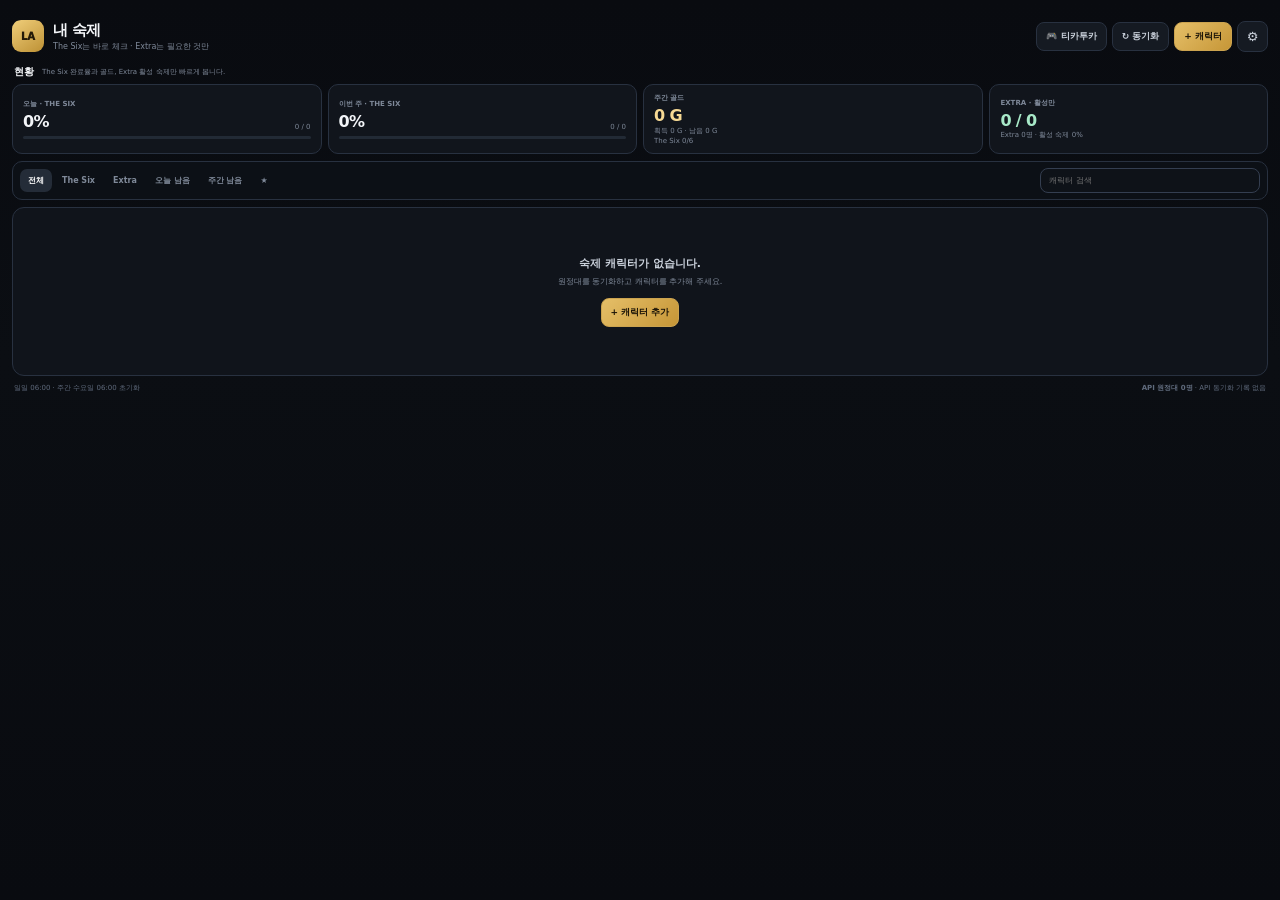
==== index.html @ d570ea7b "Tikatuka mobile: refresh desktop-mode assets" ====
<!doctype html><html lang="ko"><head><meta charset="utf-8"><meta name="viewport" content="width=device-width,initial-scale=1"><meta name="theme-color" content="#090b10"><title>LOA Homework</title><link rel="stylesheet" href="v12/style.css?v=14"><link rel="stylesheet" href="v12/ux.css?v=25"></head><body>
<div class="app"><header class="topbar"><div class="brand"><div class="logo">LA</div><div><h1>내 숙제</h1><p>The Six는 바로 체크 · Extra는 필요한 것만</p></div></div><div class="top-actions"><button class="btn" data-game-open>🎮 티카투카</button><button class="btn" data-action="open-settings" data-tab="api">↻ 동기화</button><button class="btn primary" data-action="open-add">+ 캐릭터</button><button class="icon-btn" data-action="open-settings" data-tab="general">⚙</button></div></header>
<div class="board-label"><strong>현황</strong><span>The Six 완료율과 골드, Extra 활성 숙제만 빠르게 봅니다.</span></div>
<section class="summary"><div class="metric"><span>오늘 · THE SIX</span><div class="metric-line"><strong id="dailyPct">0%</strong><small id="dailyText">0 / 0</small></div><div class="bar"><i id="dailyBar" class="daily"></i></div></div><div class="metric"><span>이번 주 · THE SIX</span><div class="metric-line"><strong id="weeklyPct">0%</strong><small id="weeklyText">0 / 0</small></div><div class="bar"><i id="weeklyBar" class="weekly"></i></div></div><div class="metric gold"><span>주간 골드</span><strong id="goldPotential">0 G</strong><small id="goldEarned">획득 0 G</small><small id="rosterRoleCount">The Six 0/6</small></div><div class="metric extra-metric"><span>EXTRA · 활성만</span><strong id="extraActive">0 / 0</strong><small id="extraText">Extra 0명 · 활성 숙제 0%</small></div></section>
<section class="toolbar"><div class="filters"><button class="active" data-filter="all">전체</button><button data-filter="six">The Six</button><button data-filter="extra">Extra</button><button data-filter="daily">오늘 남음</button><button data-filter="weekly">주간 남음</button><button data-filter="favorite">★</button></div><input id="search" class="search" placeholder="캐릭터 검색"></section>
<main id="cards" class="cards"></main><footer><span>일일 06:00 · 주간 수요일 06:00 초기화</span><span><b id="rosterCount">API 원정대 0명</b> · <span id="lastSync">API 동기화 기록 없음</span></span></footer></div>

<div class="modal-bg" id="settingsModal"><div class="modal wide"><div class="modal-head"><h2>설정</h2><button class="icon-btn" data-action="close-modal" data-modal="settingsModal">✕</button></div><div class="settings-layout"><nav class="side-tabs"><button data-settings-tab="general">일반</button><button data-settings-tab="api" class="active">API</button><button data-settings-tab="automation">자동 할당</button><button data-settings-tab="data">데이터</button></nav><div class="modal-body">
<section class="settings-panel" data-panel="general" hidden><h3>일반</h3><div class="setting-box"><strong>The Six / Extra</strong><p>The Six는 최대 6명이며 모든 활성 숙제를 완료 대상으로 봅니다. Extra는 직접 활성화한 숙제만 현황에 포함합니다.</p></div><div class="setting-box"><strong>체크 초기화</strong><p>숙제 구성은 유지하고 완료 상태만 초기화합니다.</p><div class="inline"><button class="btn small" data-action="reset-daily">일일 초기화</button><button class="btn small" data-action="reset-weekly">주간 초기화</button></div></div></section>
<section class="settings-panel" data-panel="api"><h3>로스트아크 API</h3><p class="desc">API는 캐릭터 정보를 갱신하고 숙제 구성은 유지합니다.</p><div class="field"><label>원정대 조회 캐릭터</label><input id="apiCharacter" class="input"></div><div class="field"><label>API Key</label><input id="apiKey" type="password" class="input"></div><label class="checkline"><input id="rememberKey" type="checkbox"> 이 브라우저에 API Key 저장</label><div class="inline"><button id="syncNow" class="btn primary" data-action="sync">지금 동기화</button></div><div id="syncMessage"></div></section>
<section class="settings-panel" data-panel="automation" hidden><h3>The Six 자동 할당</h3><label class="switch-row"><span><strong>새 The Six 자동 구성</strong><small>앞의 6캐릭에만 레벨 기준 숙제를 자동 구성합니다.</small></span><input id="autoAssign" type="checkbox"></label><label class="switch-row"><span><strong>일일 숙제 추천</strong><small>아이템 레벨에 맞는 혼돈 계열과 가디언 계열을 구성합니다.</small></span><input id="autoDaily" type="checkbox"></label><label class="switch-row"><span><strong>주간 레이드 추천</strong><small>입장 가능한 레이드 중 기본 추천 세트를 구성합니다.</small></span><input id="autoWeekly" type="checkbox"></label><div class="field compact"><label>추천 레이드 수</label><input id="recommendCount" type="number" min="1" max="5" class="input" value="3"></div><div class="notice">Extra는 추천만 보여주고, 사용자가 활성화한 항목만 체크 숙제가 됩니다.</div></section>
<section class="settings-panel" data-panel="data" hidden><h3>데이터</h3><div class="setting-box"><strong>백업 / 복원</strong><div class="inline"><button class="btn small" data-action="export">백업 내보내기</button><button class="btn small" data-action="import">백업 불러오기</button><input id="importFile" type="file" accept="application/json" hidden></div></div><div class="setting-box danger-box"><strong>전체 초기화</strong><p>캐릭터, 숙제, 체크 상태와 저장된 API Key를 삭제합니다.</p><button class="btn danger small" data-action="reset-all">전체 초기화</button></div></section>
</div></div><div class="modal-foot"><button class="btn primary" data-action="save-settings">설정 저장</button></div></div></div>

<div class="modal-bg" id="addModal"><div class="modal"><div class="modal-head"><h2>캐릭터 추가</h2><button class="icon-btn" data-action="close-modal" data-modal="addModal">✕</button></div><div class="modal-body"><p class="desc">The Six가 6명 미만이면 먼저 추가되는 캐릭터부터 The Six, 이후는 Extra로 등록됩니다.</p><div class="search-line"><input id="candidateSearch" class="input" placeholder="원정대 캐릭터 검색"><button class="btn small" data-action="select-all">전체 선택</button></div><div id="candidateList" class="candidate-list"></div></div><div class="modal-foot"><span id="selectedCount" class="muted push">0명 선택</span><button class="btn primary" data-action="confirm-add">선택 추가</button></div></div></div>

<div class="modal-bg" id="characterModal"><div class="modal wide"><div class="modal-head"><h2 id="editCharTitle">숙제 설정</h2><button class="icon-btn" data-action="close-modal" data-modal="characterModal">✕</button></div><div class="modal-body"><input id="editCharKey" type="hidden"><div class="tabs"><button class="active" data-edit-tab="daily">일일 숙제</button><button data-edit-tab="weekly">주간 / 레이드</button></div><section id="dailyEditorWrap"><p class="desc">횟수와 휴게를 직접 관리합니다.</p><div id="dailyEditor" class="editor"></div><button class="btn small" data-action="add-daily">+ 일일 숙제</button></section><section id="weeklyEditorWrap" hidden><p class="desc">레이드와 난이도를 선택하거나 일반 주간 숙제를 추가할 수 있습니다.</p><div id="weeklyEditor" class="editor"></div><div class="inline"><button class="btn small" data-action="add-raid">+ 레이드 선택</button><button class="btn small" data-action="add-custom-weekly">+ 일반 주간 숙제</button></div></section></div><div class="modal-foot"><button class="btn danger push" data-action="remove-character">숙제판에서 제거</button><button class="btn primary" data-action="save-character">저장</button></div></div></div>
<div class="modal-bg" id="ticataModal"><div class="modal game-modal"><div class="modal-head"><div><h2>티카투카 · BOT</h2><small class="game-rule-note">3줄 중 2줄을 이기면 승리</small></div><button class="icon-btn" data-game-close>✕</button></div><div class="modal-body ticata-wrap">
<div class="ticata-topline"><div><strong id="ticataStatus">매칭 대기</strong><span id="ticataStats">승 0 · 무 0 · 패 0</span></div><div class="ticata-top-actions"><div id="matchBadge" class="match-badge"><span class="match-dot"></span><div><b id="opponentName">상대 찾는 중</b><small id="opponentLevel">MATCHMAKING</small></div></div><button class="btn small" data-game-reset>다시 매칭</button></div></div>
<div class="ticata-arena">
<section class="tika-side player-side">
  <div class="tika-side-head"><b>ME</b><span id="playerTotal">0점</span></div>
  <div id="playerDicePanel" class="dice-owner-panel player side-dice-panel"><span class="dice-owner-title">내 주사위</span><div class="dice-stage"><div id="playerDiceCube" class="dice-cube face-1 idle"><span class="die-face f1">1</span><span class="die-face f2">2</span><span class="die-face f3">3</span><span class="die-face f4">4</span><span class="die-face f5">5</span><span class="die-face f6">6</span></div></div><small id="playerDieType">대기</small></div>
  <div class="side-board-label"><span>내 필드</span><small>주사위를 배치할 줄을 선택</small></div>
  <div id="playerBoard" class="tika-board"></div>
</section>
<div class="tika-center">
  <div class="versus-mark"><span>ME</span><b>VS</b><span>BOT</span></div>
  <button id="rollBtn" class="btn primary roll-btn" data-game-roll>주사위 굴리기</button>
  <button id="rerollBtn" class="btn small" data-game-reroll hidden>타짜의 손놀림 · 1회</button>
  <div id="rerollChoice" class="reroll-choice" hidden></div>
  <div id="gameHint" class="game-hint">매칭을 기다리는 중...</div>
</div>
<section class="tika-side bot-side">
  <div class="tika-side-head"><b>BOT</b><span id="botTotal">0점</span></div>
  <div id="botDicePanel" class="dice-owner-panel bot side-dice-panel"><span class="dice-owner-title">상대 주사위</span><div class="dice-stage"><div id="botDiceCube" class="dice-cube face-1 idle"><span class="die-face f1">1</span><span class="die-face f2">2</span><span class="die-face f3">3</span><span class="die-face f4">4</span><span class="die-face f5">5</span><span class="die-face f6">6</span></div></div><small id="botDieType">대기</small></div>
  <div class="side-board-label"><span>상대 필드</span><small>상대가 선택한 줄</small></div>
  <div id="botBoard" class="tika-board"></div>
</section>
</div>
<div class="ticata-legend"><span><i class="legend-die player"></i> 내 주사위</span><span><i class="legend-die enemy"></i> 상대 주사위</span><span><i class="legend-die shield"></i> 실드</span><span>알까기 성공 → 보너스 실드</span></div><div id="matchOverlay" class="match-overlay"><div class="match-spinner"></div><strong id="matchOverlayTitle">상대 찾는 중...</strong><span id="matchOverlaySub">티카투카 매칭을 검색하고 있습니다.</span></div>
<div id="resultOverlay" class="result-overlay">
  <div id="resultCard" class="result-card">
    <span class="result-kicker">MATCH RESULT</span>
    <strong id="resultTitle">승리</strong>
    <span id="resultReason" class="result-reason">2 : 1 필드 승리</span>
    <span id="resultOpponent" class="result-opponent">상대 · 등급</span>
    <div id="resultFields" class="result-fields"></div>
    <div id="resultTiebreak" class="result-tiebreak" hidden>
      <span>총점 판정</span>
      <b id="resultTotalScore">0 : 0</b>
    </div>
    <div class="result-actions">
      <button class="btn primary result-next" data-game-next>다음 상대 찾기</button>
      <button class="btn" data-game-close>닫기</button>
    </div>
  </div>
</div>
</div></div></div>
<div id="toast" class="toast"></div><script type="module" src="v12/js/app.js?v=15"></script><script type="module" src="v12/js/ux.js?v=15"></script><script type="module" src="v12/js/ticata.js?v=26"></script></body></html>
---- v12/style.css ----
:root{--bg:#090b10;--panel:#11151c;--panel2:#151a22;--panel3:#1b222d;--line:#283140;--line2:#3b4658;--text:#f3f5f8;--text2:#cbd2dc;--muted:#7f8999;--gold:#e4bd67;--gold2:#f6d994;--blue:#78aef7;--green:#64d09d;--red:#ef7d89;--shadow:0 16px 48px rgba(0,0,0,.24)}*{box-sizing:border-box}html{color-scheme:dark}body{margin:0;min-height:100vh;background:linear-gradient(180deg,#090b10 0,#0b0e13 40%,#090b10 100%);color:var(--text);font-family:Pretendard,"Noto Sans KR",system-ui,-apple-system,"Segoe UI",sans-serif}button,input,select{font:inherit}button{cursor:pointer}.app{width:min(1540px,calc(100% - 24px));margin:auto;padding:10px 0 38px}.topbar{height:52px;display:flex;justify-content:space-between;align-items:center;gap:12px}.brand{display:flex;align-items:center;gap:9px}.logo{width:32px;height:32px;display:grid;place-items:center;border-radius:9px;background:linear-gradient(145deg,#f0ce7a,#bd9135);color:#241a08;font-size:10px;font-weight:1000}.brand h1{font-size:15px;margin:0;letter-spacing:-.04em}.brand p{font-size:8px;color:var(--muted);margin:1px 0 0}.top-actions,.inline,.search-line{display:flex;gap:5px;align-items:center}.btn,.icon-btn{border:1px solid var(--line);background:var(--panel2);color:var(--text2);border-radius:8px;font-size:9px;font-weight:850;padding:7px 9px}.btn:hover,.icon-btn:hover{background:var(--panel3);border-color:var(--line2);color:#fff}.btn.primary{background:linear-gradient(135deg,#e5bf68,#c69637);color:#1a1307;border-color:#cba34f}.btn.danger{color:#ffbdc5}.btn.ghost{background:transparent}.btn.small{font-size:8px;padding:5px 7px}.icon-btn{width:31px;height:31px;padding:0;display:grid;place-items:center;font-size:13px}.board-label{display:flex;align-items:center;gap:8px;margin:3px 2px 5px}.board-label strong{font-size:10px}.board-label span{font-size:7px;color:var(--muted)}.summary{display:grid;grid-template-columns:1fr 1fr 1.1fr .9fr;gap:6px;margin-bottom:7px}.metric{border:1px solid var(--line);background:var(--panel);border-radius:10px;padding:8px 10px;min-height:58px;display:grid;align-content:center}.metric>span{font-size:7px;color:var(--muted);font-weight:900}.metric strong{display:block;font-size:16px;letter-spacing:-.04em;margin-top:3px}.metric small{font-size:7px;color:var(--muted)}.metric-line{display:flex;justify-content:space-between;align-items:end}.metric-line strong{display:inline-block}.metric.gold strong{color:var(--gold2)}.metric.extra-metric strong{color:#a8e9c8}.metric.gold small{display:block;margin-top:1px}.bar{height:3px;background:#222a35;border-radius:999px;overflow:hidden;margin-top:5px}.bar i{height:100%;display:block;width:0}.bar .daily{background:var(--blue)}.bar .weekly{background:linear-gradient(90deg,#9b8cf4,var(--gold))}.toolbar{position:sticky;top:0;z-index:20;border:1px solid var(--line);background:rgba(13,17,23,.94);backdrop-filter:blur(12px);border-radius:10px;padding:6px 7px;display:flex;justify-content:space-between;gap:8px;align-items:center;margin-bottom:7px}.filters{display:flex;gap:2px;overflow:auto}.filters button,.tabs button,.side-tabs button{border:0;background:transparent;color:var(--muted);font-size:8px;font-weight:900;border-radius:7px;padding:6px 8px;white-space:nowrap}.filters button.active,.tabs button.active,.side-tabs button.active{background:#242c38;color:#fff}.search,.input,.select{border:1px solid #343e50;background:#0e1218;color:#fff;border-radius:8px;padding:7px 8px;outline:none;font-size:8px}.search{width:min(220px,30vw)}.search:focus,.input:focus,.select:focus{border-color:#617087}.cards{display:grid;grid-template-columns:repeat(3,minmax(0,1fr));gap:7px;align-items:start}.char-card{border:1px solid var(--line);background:var(--panel);border-radius:11px;overflow:hidden;box-shadow:var(--shadow);min-width:0}.char-card.favorite-card{border-color:#5a4d31}.six-card .char-head{background:linear-gradient(90deg,rgba(228,189,103,.045),transparent 48%)}.extra-card{border-color:#2b3d35}.extra-card .char-head{background:linear-gradient(90deg,rgba(100,208,157,.045),transparent 48%)}.char-head{min-height:57px;padding:7px 8px;display:flex;align-items:center;justify-content:space-between;gap:8px;border-bottom:1px solid var(--line)}.identity{display:flex;gap:7px;align-items:center;min-width:0}.avatar{width:38px;height:38px;border-radius:9px;overflow:hidden;border:1px solid #303948;background:#0d1117;display:grid;place-items:center;font-size:8px;font-weight:900;color:#6f798b;flex:none}.avatar img{width:100%;height:100%;object-fit:cover;object-position:50% 18%}.name-line{display:flex;gap:4px;align-items:center;min-width:0}.name-line h3{margin:0;font-size:10px;white-space:nowrap;overflow:hidden;text-overflow:ellipsis}.identity p{margin:2px 0 0;color:var(--muted);font-size:7px;white-space:nowrap;overflow:hidden;text-overflow:ellipsis}.identity p b{color:var(--gold2)}.star{border:0;background:transparent;color:#454e5d;font-size:12px;padding:0}.star.on{color:var(--gold)}.role-badge{font-size:6px;font-weight:950;letter-spacing:.05em;border:1px solid var(--line);border-radius:999px;padding:2px 4px;white-space:nowrap}.role-badge.six{color:var(--gold2);border-color:#665735;background:#211d14}.role-badge.extra{color:#a9e8c8;border-color:#315c4a;background:#14231c}.char-actions{display:flex;align-items:center;gap:4px;flex:none}.char-gold{color:var(--gold2);font-size:9px;min-width:58px;text-align:right}.gold-toggle{display:flex;align-items:center;gap:3px;border:1px solid var(--line);border-radius:999px;padding:4px 5px;color:var(--muted);font-size:7px}.gold-toggle input{margin:0;width:11px;height:11px}.gold-toggle:has(input:checked){color:var(--gold2);border-color:#665735;background:#211d14}.six-toggle span{font-weight:900}.char-actions .btn.ghost{display:none}.char-body{display:block}.char-body>section{padding:7px 8px;min-width:0}.char-body>section+section{border-top:1px solid var(--line)}.section-head{display:flex;justify-content:space-between;align-items:center;margin-bottom:5px}.section-head span{font-size:7px;font-weight:900;color:var(--text2)}.section-head button{border:0;background:transparent;color:#687386;font-size:7px;padding:0}.section-head button:hover{color:#fff}.task-list{display:grid;grid-template-columns:repeat(2,minmax(0,1fr));gap:4px}.weekly-list{grid-template-columns:1fr}.daily-item,.weekly-item{border:1px solid #2c3543;background:#171c24;border-radius:7px;min-height:34px;padding:4px 5px;display:flex;align-items:center;gap:5px;min-width:0}.daily-item.done,.weekly-item.done{opacity:.42}.daily-check,.gate,.mini{border:1px solid #465166;background:#0f141b;color:var(--text2);border-radius:5px;height:20px;min-width:20px;padding:0 4px;font-size:7px;font-weight:900}.daily-item.done .daily-check,.gate.on{background:#3d6b52;border-color:#56856a;color:#e8f9ef}.mini{height:18px;min-width:18px;color:var(--muted);margin-left:auto}.task-copy,.raid-copy{min-width:0;display:grid;gap:1px}.task-copy strong,.raid-copy strong{font-size:8px;white-space:nowrap;overflow:hidden;text-overflow:ellipsis}.raid-copy em{font-style:normal;color:var(--gold2);font-size:7px}.task-copy small,.raid-copy small{font-size:6px;color:var(--muted);white-space:nowrap;overflow:hidden;text-overflow:ellipsis}.gates{display:flex;gap:2px;margin-left:auto;flex:none}.gates .gate{padding:0 4px;min-width:25px}.empty-task{border:1px dashed #303949;background:transparent;color:#697486;border-radius:7px;padding:7px 8px;font-size:8px;text-align:left}.goal-chips{display:flex;gap:3px;flex-wrap:wrap;margin-bottom:5px}.goal-chip{border:1px solid #324052;background:#121821;color:#8f9bad;border-radius:999px;padding:4px 6px;font-size:7px;font-weight:850}.goal-chip.on{border-color:#4d8069;background:#173025;color:#b9f1d4}.extra-body>section:first-child{padding-bottom:5px}.extra-body>section+section{padding-top:6px}.extra-active-group+.extra-active-group{margin-top:6px}.extra-subtitle{display:block;color:#667386;font-size:6px;font-weight:900;margin-bottom:3px}.extra-recommendations{display:grid;gap:3px}.extra-rec{display:flex;align-items:center;justify-content:space-between;gap:6px;border:1px solid #2b3542;background:#141a22;border-radius:7px;padding:5px 6px;min-width:0}.extra-rec>div{display:grid;gap:1px;min-width:0}.extra-rec strong{font-size:8px}.extra-rec small{font-size:6px;color:var(--muted);white-space:nowrap;overflow:hidden;text-overflow:ellipsis;max-width:280px}.extra-rec small b{color:#a9e8c8}.extra-rec .btn{flex:none}.extra-empty{border:1px dashed #304137;border-radius:7px;padding:7px;color:#7f968a;font-size:7px}.optional-label{font-size:6px!important;color:#667386!important}.task-off{border:0;background:transparent;color:#5f6b7b;font-size:11px;padding:0 1px;margin-left:auto}.task-off:hover{color:#ffb2bb}.empty-board{grid-column:1/-1;border:1px solid var(--line);background:#10141b;border-radius:12px;padding:48px 20px;text-align:center;color:var(--muted);display:grid;justify-items:center;gap:5px}.empty-board strong{font-size:11px;color:var(--text2)}.empty-board span{font-size:8px}.empty-board .btn{margin-top:6px}footer{display:flex;justify-content:space-between;gap:8px;color:#606b7d;font-size:7px;margin:7px 2px}.modal-bg{position:fixed;inset:0;background:rgba(0,0,0,.74);backdrop-filter:blur(7px);display:none;place-items:center;padding:14px;z-index:90}.modal-bg.open{display:grid}.modal{width:min(700px,100%);max-height:90vh;overflow:auto;background:#12161e;border:1px solid #3a4558;border-radius:14px;box-shadow:0 30px 100px rgba(0,0,0,.6)}.modal.wide{width:min(900px,100%)}.modal-head{min-height:46px;padding:0 12px;border-bottom:1px solid var(--line);display:flex;justify-content:space-between;align-items:center;position:sticky;top:0;background:#12161e;z-index:2}.modal-head h2{font-size:12px;margin:0}.modal-body{padding:12px}.modal-foot{min-height:52px;border-top:1px solid var(--line);padding:8px 12px;display:flex;align-items:center;gap:5px;justify-content:flex-end}.push{margin-right:auto}.field{display:grid;gap:4px;margin-bottom:9px}.field label{font-size:8px;color:#abb4c3;font-weight:850}.field.compact{max-width:180px}.desc,.muted{font-size:8px;color:var(--muted);line-height:1.5}.checkline{display:flex;gap:6px;align-items:center;font-size:8px;color:var(--text2);margin:6px 0 9px}.sync-message,.notice{border:1px solid rgba(89,202,150,.22);background:rgba(89,202,150,.05);color:#a9e8c8;border-radius:8px;padding:7px 8px;font-size:8px;line-height:1.45;margin-top:7px}.sync-message.error{border-color:rgba(239,120,134,.25);background:rgba(239,120,134,.05);color:#ffc0c7}.settings-layout{display:grid;grid-template-columns:120px 1fr}.side-tabs{padding:9px;border-right:1px solid var(--line);display:grid;align-content:start;gap:3px}.side-tabs button{text-align:left}.settings-panel h3{font-size:11px;margin:0 0 9px}.setting-box,.switch-row{border:1px solid var(--line);background:#151a23;border-radius:9px;padding:9px;margin-bottom:7px}.setting-box>strong,.switch-row strong{font-size:9px}.setting-box p,.switch-row small{display:block;font-size:8px;color:var(--muted);margin:3px 0 7px;line-height:1.45}.switch-row{display:flex;align-items:center;justify-content:space-between;gap:10px}.switch-row input{width:15px;height:15px}.danger-box{border-color:#3a2b31}.candidate-list{display:grid;gap:4px;max-height:58vh;overflow:auto}.candidate{display:grid;grid-template-columns:20px 34px 1fr auto;gap:7px;align-items:center;border:1px solid var(--line);background:#151a23;border-radius:9px;padding:6px 8px}.candidate.disabled{opacity:.42}.candidate-avatar{width:34px;height:34px;border-radius:8px;overflow:hidden;background:#0d1117}.candidate-avatar img{width:100%;height:100%;object-fit:cover;object-position:50% 18%}.candidate strong{font-size:9px}.candidate small{display:block;font-size:7px;color:var(--muted);margin-top:2px}.candidate>span{font-size:7px;color:var(--muted)}.search-line .input{flex:1}.tabs{display:flex;gap:3px;margin-bottom:9px}.editor{display:grid;gap:5px;margin-bottom:7px}.edit-row{border:1px solid var(--line);background:#151a23;border-radius:9px;padding:7px;display:grid;grid-template-columns:minmax(190px,1fr) 170px 120px 75px 30px;gap:5px;align-items:center}.daily-edit{grid-template-columns:minmax(180px,1fr) 75px 60px 75px 30px}.custom-weekly{grid-template-columns:minmax(180px,1fr) 115px 70px 30px}.tiny-check{font-size:8px;color:var(--muted);display:flex;gap:4px;align-items:center}.remove{width:28px;height:28px;border:0;background:#202733;color:#8791a1;border-radius:7px}.remove:hover{color:#ffb2bb;background:#2b2026}.toast{position:fixed;right:14px;bottom:14px;z-index:120;border:1px solid #3b4556;background:#202632;color:#fff;border-radius:8px;padding:8px 10px;font-size:8px;font-weight:850;opacity:0;transform:translateY(8px);transition:.16s;pointer-events:none}.toast.show{opacity:1;transform:none}@media(max-width:1180px){.cards{grid-template-columns:repeat(2,minmax(0,1fr))}}@media(max-width:820px){.summary{grid-template-columns:1fr 1fr}.cards{grid-template-columns:1fr}.edit-row,.daily-edit,.custom-weekly{grid-template-columns:1fr 1fr}.remove{grid-column:2;justify-self:end}}@media(max-width:620px){.app{width:calc(100% - 12px);padding-top:6px}.topbar{height:46px}.brand p{display:none}.top-actions .btn:first-child{display:none}.summary{grid-template-columns:1fr 1fr}.metric{min-height:54px;padding:7px 8px}.metric strong{font-size:14px}.toolbar{position:static;align-items:stretch;flex-direction:column}.filters{overflow:auto}.search{width:100%}.char-head{align-items:flex-start}.char-actions{gap:3px}.char-actions .char-gold{display:none}.gold-toggle{padding:3px 4px}.identity{min-width:0}.avatar{width:36px;height:36px}.task-list{grid-template-columns:1fr 1fr}.settings-layout{grid-template-columns:1fr}.side-tabs{display:flex;overflow:auto;border-right:0;border-bottom:1px solid var(--line)}.edit-row,.daily-edit,.custom-weekly{grid-template-columns:1fr}.remove{grid-column:1}.search-line{align-items:stretch}.candidate{grid-template-columns:18px 32px 1fr}.candidate>span{display:none}.board-label span{display:none}}
---- v12/ux.css ----
.daily-item,.weekly-item{cursor:pointer;transition:border-color .12s,background .12s,transform .08s}.daily-item:hover,.weekly-item:hover{border-color:#4a5870;background:#1b2330}.daily-item:active,.weekly-item:active{transform:scale(.992)}.daily-item button,.weekly-item button{position:relative;z-index:2}
.game-modal{width:min(980px,calc(100vw - 24px));overflow:hidden}.game-rule-note{display:block;color:var(--muted);font-size:8px;margin-top:2px}.ticata-wrap{padding:12px 14px 16px}.ticata-topline{display:flex;align-items:center;justify-content:space-between;margin-bottom:10px}.ticata-topline>div{display:grid;gap:3px}.ticata-topline strong{font-size:12px}.ticata-topline span{font-size:8px;color:var(--muted)}.ticata-arena{display:grid;grid-template-columns:minmax(260px,1fr) 250px minmax(260px,1fr);gap:12px;align-items:center}.tika-side{border:1px solid var(--line);background:#0e131a;border-radius:14px;padding:10px}.tika-side-head{display:flex;justify-content:space-between;align-items:center;margin-bottom:7px}.tika-side-head b{font-size:10px}.tika-side-head span{font-size:9px;color:var(--gold2);font-weight:900}.tika-board{display:grid;gap:7px}.tika-line{width:100%;border:1px solid #2e394a;background:#151c26;color:var(--text);border-radius:10px;padding:7px;display:grid;grid-template-columns:34px 1fr 32px;align-items:center;gap:6px;text-align:left}.tika-line:disabled{opacity:1;cursor:default}.tika-line.placeable{border-color:#4a6079;box-shadow:inset 0 0 0 1px rgba(114,168,245,.08);cursor:pointer}.tika-line.placeable:hover{background:#1b2633;border-color:#72a8f5}.line-no{font-size:8px;color:var(--muted);font-weight:900}.line-score{text-align:right;font-size:10px;font-weight:1000;color:var(--gold2)}.dice-row{display:grid;grid-template-columns:repeat(3,42px);gap:5px;justify-content:center}.board-die,.slot-empty{width:42px;height:42px;border-radius:9px;display:grid;place-items:center;position:relative}.board-die{border:1px solid #536076;background:linear-gradient(145deg,#eef2f8,#aeb9c9);color:#151923;box-shadow:0 5px 14px rgba(0,0,0,.22)}.board-die b{font-size:16px}.board-die.shield{border-color:#e3bd67;background:linear-gradient(145deg,#fff0b8,#c69439);color:#241a08}.board-die.shield i{position:absolute;top:2px;right:4px;font-style:normal;font-size:7px;color:#6b4c0d}.slot-empty{border:1px dashed #293444;color:#46536a;font-size:13px}.tika-center{display:grid;justify-items:center;gap:7px}.current-die-wrap{display:grid;justify-items:center;gap:5px}.turn-label{font-size:8px;color:var(--muted);font-weight:900}.current-die-wrap strong{font-size:9px}.game-hint{min-height:34px;text-align:center;color:var(--muted);font-size:8px;line-height:1.45;max-width:160px}.reroll-choice{display:flex;gap:4px;align-items:center;flex-wrap:wrap;justify-content:center}.reroll-choice span{width:100%;text-align:center;font-size:7px;color:var(--muted)}.ticata-legend{display:flex;justify-content:center;gap:12px;flex-wrap:wrap;margin-top:10px;color:var(--muted);font-size:7px}.ticata-legend span{display:flex;gap:4px;align-items:center}.legend-die{width:10px;height:10px;border-radius:3px;background:#c6cfdb;border:1px solid #657289}.legend-die.shield{background:#dab255;border-color:#f0d17f}@media(max-width:820px){.ticata-arena{grid-template-columns:1fr}.tika-center{order:-1;grid-template-columns:auto auto;justify-content:center;align-items:center}.current-die-wrap{grid-row:1/3}.game-hint{max-width:220px}.dice-row{grid-template-columns:repeat(3,38px)}.board-die,.slot-empty{width:38px;height:38px}}@media(max-width:520px){.game-modal{width:100%}.ticata-wrap{padding:9px}.tika-side{padding:8px}.tika-line{grid-template-columns:28px 1fr 28px}.dice-row{grid-template-columns:repeat(3,34px);gap:4px}.board-die,.slot-empty{width:34px;height:34px}.board-die b{font-size:14px}.flat-die{width:62px;height:62px}}

.dice-stage{width:82px;height:82px;display:grid;place-items:center;perspective:420px}.dice-cube{width:58px;height:58px;position:relative;transform-style:preserve-3d;transition:transform .36s cubic-bezier(.2,.75,.25,1.25)}.die-face{position:absolute;inset:0;display:grid;place-items:center;border:1px solid #738197;border-radius:10px;background:linear-gradient(145deg,#f7f9fc,#aeb9c9);color:#101621;font-size:20px;font-weight:1000;backface-visibility:hidden;box-shadow:inset 0 0 12px rgba(255,255,255,.28)}.die-face.f1{transform:translateZ(29px)}.die-face.f6{transform:rotateY(180deg) translateZ(29px)}.die-face.f2{transform:rotateY(90deg) translateZ(29px)}.die-face.f5{transform:rotateY(-90deg) translateZ(29px)}.die-face.f3{transform:rotateX(90deg) translateZ(29px)}.die-face.f4{transform:rotateX(-90deg) translateZ(29px)}.dice-cube.face-1{transform:rotateX(0) rotateY(0)}.dice-cube.face-2{transform:rotateX(0) rotateY(-90deg)}.dice-cube.face-3{transform:rotateX(-90deg) rotateY(0)}.dice-cube.face-4{transform:rotateX(90deg) rotateY(0)}.dice-cube.face-5{transform:rotateX(0) rotateY(90deg)}.dice-cube.face-6{transform:rotateX(0) rotateY(180deg)}.dice-cube.shield .die-face{border-color:#f3cf79;background:linear-gradient(145deg,#fff5c9,#c89537);color:#261b08;box-shadow:inset 0 0 12px rgba(255,246,185,.45),0 0 20px rgba(224,186,103,.16)}.dice-cube.rolling{animation:diceRoll .72s cubic-bezier(.15,.65,.2,1)}.dice-cube.landed{animation:dieLand .2s ease-out}.tika-line.flicked{animation:flickLine .42s ease;background:#2a2024;border-color:#ef7886}.board-die.shield{animation:shieldPulse .42s ease-out}@keyframes diceRoll{0%{transform:rotateX(0) rotateY(0) rotateZ(0) scale(.9)}25%{transform:rotateX(210deg) rotateY(145deg) rotateZ(70deg) scale(1.08)}55%{transform:rotateX(470deg) rotateY(330deg) rotateZ(170deg) scale(.96)}85%{transform:rotateX(690deg) rotateY(555deg) rotateZ(270deg) scale(1.03)}100%{transform:rotateX(850deg) rotateY(720deg) rotateZ(360deg) scale(1)}}@keyframes dieLand{0%{scale:1.12}55%{scale:.94}100%{scale:1}}@keyframes flickLine{0%{transform:translateX(0)}25%{transform:translateX(8px)}50%{transform:translateX(-7px)}75%{transform:translateX(4px)}100%{transform:translateX(0)}}@keyframes shieldPulse{0%{scale:.72;filter:brightness(1.7)}70%{scale:1.08}100%{scale:1}}

.ticata-top-actions{display:flex;gap:7px;align-items:center}
.ticata-top-actions{display:flex;gap:8px;align-items:center}.match-badge{min-width:150px;display:flex;align-items:center;gap:7px;border:1px solid #334154;background:#111821;border-radius:10px;padding:6px 8px}.match-badge .match-dot{width:8px;height:8px;border-radius:50%;background:#697487;box-shadow:0 0 0 3px rgba(105,116,135,.12)}.match-badge.found .match-dot{background:#59ca96;box-shadow:0 0 0 3px rgba(89,202,150,.13),0 0 12px rgba(89,202,150,.35)}.match-badge>div{display:grid;gap:1px}.match-badge b{font-size:9px}.match-badge small{font-size:7px;color:var(--muted)}.dice-duel{display:grid;grid-template-columns:1fr auto 1fr;gap:7px;align-items:center;width:100%}.dice-owner-panel{border:1px solid #293548;background:#0d131b;border-radius:12px;padding:7px 5px;display:grid;justify-items:center;gap:4px;transition:.16s;position:relative;overflow:hidden}.dice-owner-panel.player{--owner:#72a8f5}.dice-owner-panel.bot{--owner:#ef7886}.dice-owner-panel.active{border-color:var(--owner);box-shadow:0 0 0 1px color-mix(in srgb,var(--owner) 20%,transparent),0 0 20px color-mix(in srgb,var(--owner) 10%,transparent)}.dice-owner-panel.active:before{content:"";position:absolute;inset:0;background:linear-gradient(180deg,color-mix(in srgb,var(--owner) 7%,transparent),transparent 55%);pointer-events:none}.dice-owner-panel.inactive{opacity:.52}.dice-owner-panel.rolling-owner{opacity:1}.dice-owner-title{font-size:8px;font-weight:1000;color:var(--owner);position:relative;z-index:1}.dice-owner-panel small{font-size:7px;color:var(--muted);position:relative;z-index:1}.dice-vs{font-size:8px;font-weight:1000;color:#687486}.roll-btn{min-width:150px;font-size:10px;padding:9px 12px;animation:rollReady 1.3s ease-in-out infinite}.dice-cube.idle{opacity:.28;filter:grayscale(.5)}.legend-die.player{background:#72a8f5;border-color:#9bc2fa}.legend-die.enemy{background:#ef7886;border-color:#ffadb6}.match-overlay{position:absolute;inset:0;z-index:12;background:rgba(8,11,16,.92);backdrop-filter:blur(6px);display:none;place-items:center;align-content:center;gap:8px;text-align:center}.match-overlay.show{display:grid}.match-overlay strong{font-size:16px}.match-overlay span{font-size:9px;color:var(--muted)}.match-spinner{width:34px;height:34px;border:3px solid #293448;border-top-color:#72a8f5;border-radius:50%;animation:matchSpin .75s linear infinite}.match-overlay.matched .match-spinner{animation:none;border-color:#59ca96;position:relative}.match-overlay.matched .match-spinner:after{content:"✓";position:absolute;inset:0;display:grid;place-items:center;color:#9be7bf;font-weight:1000}.ticata-wrap{position:relative}.tika-side.player-side{border-color:#30465f}.tika-side.bot-side{border-color:#50343b}.player-side .tika-side-head b{color:#8dbcf8}.bot-side .tika-side-head b{color:#f28e99}@keyframes matchSpin{to{transform:rotate(360deg)}}@keyframes rollReady{0%,100%{box-shadow:0 0 0 rgba(224,186,103,0)}50%{box-shadow:0 0 18px rgba(224,186,103,.15)}}@media(max-width:820px){.ticata-arena{grid-template-columns:1fr}.tika-center{order:-1;grid-template-columns:1fr;justify-content:stretch}.dice-duel{max-width:360px;margin:auto}.roll-btn{justify-self:center}.game-hint{max-width:320px}.reroll-choice{justify-self:center}}@media(max-width:520px){.ticata-topline{align-items:flex-start;gap:8px}.ticata-top-actions{align-items:flex-end;flex-direction:column}.match-badge{min-width:135px}.dice-stage{width:66px;height:66px}.dice-cube{transform:scale(.9)}}

.match-badge.grade-normal{border-color:#59616d}.match-badge.grade-normal b,.match-badge.grade-normal small{color:#c6cbd2}.match-badge.grade-uncommon{border-color:#3b7652}.match-badge.grade-uncommon b,.match-badge.grade-uncommon small{color:#77d89a}.match-badge.grade-rare{border-color:#315f96}.match-badge.grade-rare b,.match-badge.grade-rare small{color:#7fb7ff}.match-badge.grade-epic{border-color:#704ca0}.match-badge.grade-epic b,.match-badge.grade-epic small{color:#bd8cff}.match-badge.grade-legendary{border-color:#a8752c;background:linear-gradient(135deg,#21190d,#151a22)}.match-badge.grade-legendary b,.match-badge.grade-legendary small{color:#f2c76f}.match-badge.grade-normal .match-dot{background:#9aa3ad}.match-badge.grade-uncommon .match-dot{background:#63c889}.match-badge.grade-rare .match-dot{background:#69a9ef}.match-badge.grade-epic .match-dot{background:#a873e8}.match-badge.grade-legendary .match-dot{background:#e0ba67}

.result-overlay{position:absolute;inset:0;z-index:16;background:rgba(5,8,12,.86);backdrop-filter:blur(8px);display:none;place-items:center;padding:18px}.result-overlay.show{display:grid}.result-card{width:min(370px,100%);border:1px solid #37445a;background:linear-gradient(180deg,#171e29,#0f141c);border-radius:18px;padding:22px;text-align:center;box-shadow:0 28px 90px rgba(0,0,0,.55);display:grid;justify-items:center;gap:8px;animation:resultPop .22s ease-out}.result-card.win{border-color:#47795f;box-shadow:0 28px 90px rgba(0,0,0,.55),0 0 36px rgba(89,202,150,.1)}.result-card.lose{border-color:#70424a}.result-card.draw{border-color:#6d6245}.result-kicker{font-size:7px;letter-spacing:.16em;color:var(--muted);font-weight:1000}.result-card>strong{font-size:28px;letter-spacing:-.05em}.result-card.win>strong{color:#8be1b4}.result-card.lose>strong{color:#f29aa4}.result-card.draw>strong{color:#e3c87f}.result-opponent{font-size:9px;color:var(--muted)}.result-score{display:grid;grid-template-columns:1fr auto 1fr;gap:16px;align-items:center;width:190px;margin-top:5px}.result-score>div{display:grid;gap:2px}.result-score span{font-size:8px;color:var(--muted);font-weight:900}.result-score b{font-size:24px}.result-score em{font-style:normal;color:#566175;font-size:17px}.result-lines{font-size:9px;color:var(--text2);font-weight:900}.result-actions{width:100%;display:grid;grid-template-columns:1.5fr 1fr;gap:7px;margin-top:10px}.result-actions .btn{min-height:42px;font-size:10px}.result-next{font-size:11px!important;box-shadow:0 0 24px rgba(224,186,103,.13)}@keyframes resultPop{0%{opacity:0;transform:scale(.92) translateY(8px)}100%{opacity:1;transform:none}}@media(max-width:520px){.result-card{padding:19px 16px}.result-card>strong{font-size:25px}.result-actions{grid-template-columns:1fr}.result-actions .btn{min-height:44px}}

.dice-cube.spent{opacity:.14!important;filter:grayscale(1) brightness(.75)!important}.result-overlay.show{background:rgba(3,5,8,.94)}.result-card{width:min(440px,100%);padding:28px 24px}.result-card>strong{font-size:34px}.result-opponent{font-size:10px}.result-actions{grid-template-columns:1fr;gap:9px;margin-top:14px}.result-actions .result-next{min-height:54px;font-size:14px!important;font-weight:1000;letter-spacing:-.02em;background:linear-gradient(180deg,#efc665,#d7a53b);color:#171107;border-color:#f2d07a;box-shadow:0 0 0 2px rgba(239,198,101,.12),0 12px 30px rgba(215,165,59,.18)}.result-actions .result-next:hover{filter:brightness(1.06)}.result-actions [data-game-close]{min-height:38px;color:var(--muted)}

.result-reason{font-size:12px;font-weight:1000;color:#d9e0ea;margin-top:-2px}.result-fields{width:100%;display:grid;gap:6px;margin-top:8px}.result-field{display:grid;grid-template-columns:1fr 34px 14px 34px 42px;align-items:center;gap:4px;border:1px solid #303b4d;background:#111720;border-radius:10px;padding:8px 10px;text-align:left}.result-field>span{font-size:9px;color:var(--muted);font-weight:900}.result-field>b{font-size:14px;text-align:center}.result-field>em{font-style:normal;text-align:center;color:#566175}.result-field>strong{text-align:right;font-size:10px}.result-field.win{border-color:#355e4a}.result-field.win>strong{color:#82d9ad}.result-field.lose{border-color:#613a42}.result-field.lose>strong{color:#ed8f99}.result-field.draw{border-color:#5d5743}.result-field.draw>strong{color:#dcc67f}.result-tiebreak{width:100%;border:1px solid #6a5935;background:#211c12;border-radius:10px;padding:9px 11px;display:flex;align-items:center;justify-content:space-between;margin-top:2px}.result-tiebreak[hidden]{display:none}.result-tiebreak span{font-size:8px;color:#d9bc76;font-weight:900}.result-tiebreak b{font-size:14px;color:#f0d38a}.result-score,.result-lines{display:none!important}@media(max-width:520px){.result-field{grid-template-columns:1fr 28px 12px 28px 36px;padding:8px}.result-reason{font-size:11px}}

/* Part 9: spread dice ownership toward each board */
.ticata-arena{grid-template-columns:minmax(300px,1fr) 180px minmax(300px,1fr);align-items:start;gap:18px}.tika-side{display:grid;gap:9px}.side-dice-panel{min-height:112px;grid-template-columns:auto 82px auto;justify-content:center;align-items:center;column-gap:12px;padding:10px 12px}.side-dice-panel .dice-owner-title{font-size:9px;writing-mode:initial}.side-dice-panel .dice-stage{grid-column:2;grid-row:1/3}.side-dice-panel>small{grid-column:3;grid-row:1/3;align-self:center;min-width:52px;text-align:left}.side-dice-panel.player{background:linear-gradient(90deg,rgba(114,168,245,.09),rgba(13,19,27,.95) 58%)}.side-dice-panel.bot{background:linear-gradient(270deg,rgba(239,120,134,.09),rgba(13,19,27,.95) 58%)}.side-board-label{display:flex;align-items:end;justify-content:space-between;padding:0 2px}.side-board-label span{font-size:8px;font-weight:1000;color:#d8e0eb}.side-board-label small{font-size:7px;color:var(--muted)}.tika-center{position:sticky;top:72px;min-height:320px;padding:24px 10px;border:1px solid #283345;background:linear-gradient(180deg,#111823,#0c1118);border-radius:16px;align-content:center;justify-items:center;gap:10px}.versus-mark{display:grid;grid-template-columns:1fr auto 1fr;align-items:center;gap:7px;width:100%;margin-bottom:6px}.versus-mark span{font-size:8px;font-weight:1000;color:var(--muted)}.versus-mark span:first-child{text-align:right;color:#8dbcf8}.versus-mark span:last-child{color:#f28e99}.versus-mark b{font-size:13px;color:#687486}.dice-duel{display:none!important}.game-hint{max-width:150px}.roll-btn{width:100%;min-width:0}.reroll-choice{width:100%}.reroll-choice .btn{flex:1}
@media(max-width:980px){.ticata-arena{grid-template-columns:1fr 150px 1fr;gap:10px}.side-dice-panel{grid-template-columns:auto 70px auto;column-gap:8px}.side-board-label small{display:none}}
@media(max-width:820px){.ticata-arena{grid-template-columns:1fr;gap:12px}.tika-center{position:static;order:2;min-height:auto;padding:14px}.player-side{order:1}.bot-side{order:3}.side-dice-panel{max-width:none;grid-template-columns:1fr 82px 1fr}.roll-btn{max-width:260px}.game-hint{max-width:320px}.versus-mark{max-width:260px}.side-board-label small{display:block}}
@media(max-width:520px){.side-dice-panel{grid-template-columns:auto 66px auto;min-height:96px;padding:8px}.side-dice-panel>small{min-width:44px}.tika-center{padding:12px 10px}.side-board-label small{display:none}}

/* Part 11: dedicated Tikatuka mobile UI */
.mobile-game{padding:0;place-items:stretch;background:#090d13}
.mobile-game .game-modal{width:100%;height:100dvh;max-height:none;border:0;border-radius:0;display:flex;flex-direction:column;overflow:hidden;background:#0c1118}
.mobile-game .modal-head{flex:0 0 auto;min-height:50px;padding:0 14px;padding-top:env(safe-area-inset-top);background:rgba(12,17,24,.97);backdrop-filter:blur(14px);z-index:30}
.mobile-game .modal-head h2{font-size:14px}.mobile-game .game-rule-note{font-size:9px}
.mobile-game .modal-head .icon-btn{width:44px;height:44px;touch-action:manipulation}
.mobile-game .ticata-wrap{flex:1;min-height:0;overflow-y:auto;overscroll-behavior:contain;-webkit-overflow-scrolling:touch;padding:10px 10px calc(164px + env(safe-area-inset-bottom));background:linear-gradient(180deg,#0d131c,#090d13)}
.mobile-game .ticata-topline{position:relative;margin:0 0 10px;padding:10px 11px;border:1px solid #293545;border-radius:12px;background:#111823;gap:10px}
.mobile-game .ticata-topline strong{font-size:13px}.mobile-game .ticata-topline span{font-size:9px}
.mobile-game .ticata-top-actions{gap:7px}.mobile-game .match-badge{min-width:0;max-width:180px;padding:7px 9px}.mobile-game .match-badge b{font-size:9px}.mobile-game .match-badge small{font-size:7px}
.mobile-game [data-game-reset]{min-height:40px;padding-inline:12px;touch-action:manipulation}
.mobile-game .ticata-arena{display:flex;flex-direction:column;gap:10px}
.mobile-game .bot-side{order:1}.mobile-game .tika-center{order:2}.mobile-game .player-side{order:3}
.mobile-game .tika-side{width:100%;padding:10px;border-radius:14px;gap:8px}
.mobile-game .bot-side .tika-side-head{order:1}.mobile-game .bot-side .side-board-label{order:2}.mobile-game .bot-side .tika-board{order:3}.mobile-game .bot-side .side-dice-panel{order:4}
.mobile-game .player-side .tika-side-head{order:1}.mobile-game .player-side .side-dice-panel{order:2}.mobile-game .player-side .side-board-label{order:3}.mobile-game .player-side .tika-board{order:4}
.mobile-game .tika-side-head{margin:0;min-height:26px}.mobile-game .tika-side-head b{font-size:11px}.mobile-game .tika-side-head span{font-size:11px}
.mobile-game .side-board-label{padding:0 3px}.mobile-game .side-board-label span{font-size:9px}.mobile-game .side-board-label small{display:block;font-size:8px}
.mobile-game .tika-board{gap:7px}
.mobile-game .tika-line{min-height:68px;padding:7px 8px;grid-template-columns:34px 1fr 34px;gap:5px;border-radius:12px;touch-action:manipulation}
.mobile-game .tika-line.placeable{border-color:#6482a6;background:#172231;box-shadow:inset 0 0 0 1px rgba(114,168,245,.14),0 0 0 1px rgba(114,168,245,.04)}
.mobile-game .tika-line.placeable:active{transform:scale(.985);background:#203149}
.mobile-game .line-no{font-size:9px}.mobile-game .line-score{font-size:12px}
.mobile-game .dice-row{grid-template-columns:repeat(3,48px);gap:6px}
.mobile-game .board-die,.mobile-game .slot-empty{width:48px;height:48px;border-radius:10px}.mobile-game .board-die b{font-size:18px}.mobile-game .board-die.shield i{font-size:8px}
.mobile-game .side-dice-panel{min-height:84px;grid-template-columns:1fr 72px 1fr;column-gap:8px;padding:7px 10px;border-radius:12px}
.mobile-game .side-dice-panel .dice-stage{grid-column:2;grid-row:1/3;width:66px;height:66px}
.mobile-game .side-dice-panel .dice-owner-title{font-size:9px;justify-self:end}.mobile-game .side-dice-panel>small{grid-column:3;grid-row:1/3;min-width:0;font-size:8px;text-align:left}
.mobile-game .tika-center{position:fixed;left:8px;right:8px;bottom:calc(8px + env(safe-area-inset-bottom));z-index:10;min-height:0;padding:10px 12px;border:1px solid #3b4b62;border-radius:16px;background:rgba(14,20,29,.96);backdrop-filter:blur(16px);box-shadow:0 -8px 36px rgba(0,0,0,.38);display:grid;grid-template-columns:1fr;gap:7px;align-content:center}
.mobile-game .versus-mark{display:none}.mobile-game .game-hint{order:1;max-width:none;min-height:0;font-size:9px;line-height:1.35;color:#b8c2d2}
.mobile-game .roll-btn{order:2;width:100%;max-width:none;min-height:50px;font-size:12px;font-weight:1000;touch-action:manipulation}
.mobile-game #rerollBtn{order:2;width:100%;min-height:46px;font-size:10px;touch-action:manipulation}
.mobile-game .reroll-choice{order:3;width:100%;display:grid;grid-template-columns:1fr 1fr;gap:7px}.mobile-game .reroll-choice[hidden]{display:none}
.mobile-game .reroll-choice span{grid-column:1/-1;font-size:8px}.mobile-game .reroll-choice .btn{min-height:46px;font-size:10px;touch-action:manipulation}
.mobile-game .ticata-legend{display:none}
.mobile-game .match-overlay,.mobile-game .result-overlay{position:fixed;inset:calc(50px + env(safe-area-inset-top)) 0 0;z-index:20;padding:16px}
.mobile-game .result-card{width:min(440px,100%);max-height:calc(100dvh - 86px - env(safe-area-inset-top));overflow:auto;padding:20px 14px 16px;border-radius:18px}
.mobile-game .result-card>strong{font-size:31px}.mobile-game .result-field{min-height:46px;padding:8px 9px}.mobile-game .result-actions .btn{min-height:50px;touch-action:manipulation}
@media(max-width:420px){
  .mobile-game .ticata-wrap{padding-inline:7px}
  .mobile-game .ticata-topline{padding:9px;align-items:flex-start}
  .mobile-game .ticata-top-actions{align-items:flex-end;flex-direction:column}
  .mobile-game .match-badge{max-width:155px}
  .mobile-game .tika-side{padding:8px}
  .mobile-game .dice-row{grid-template-columns:repeat(3,44px);gap:5px}
  .mobile-game .board-die,.mobile-game .slot-empty{width:44px;height:44px}
  .mobile-game .tika-line{min-height:62px;grid-template-columns:31px 1fr 31px;padding:6px}
  .mobile-game .side-board-label small{display:none}
}

/* Part 12: keep Tikatuka entry reachable on phones */
@media(max-width:620px){
  .top-actions [data-game-open]{display:inline-grid!important;width:31px;height:31px;padding:0;place-items:center;font-size:0}
  .top-actions [data-game-open]::before{content:"🎮";font-size:14px;line-height:1}
}
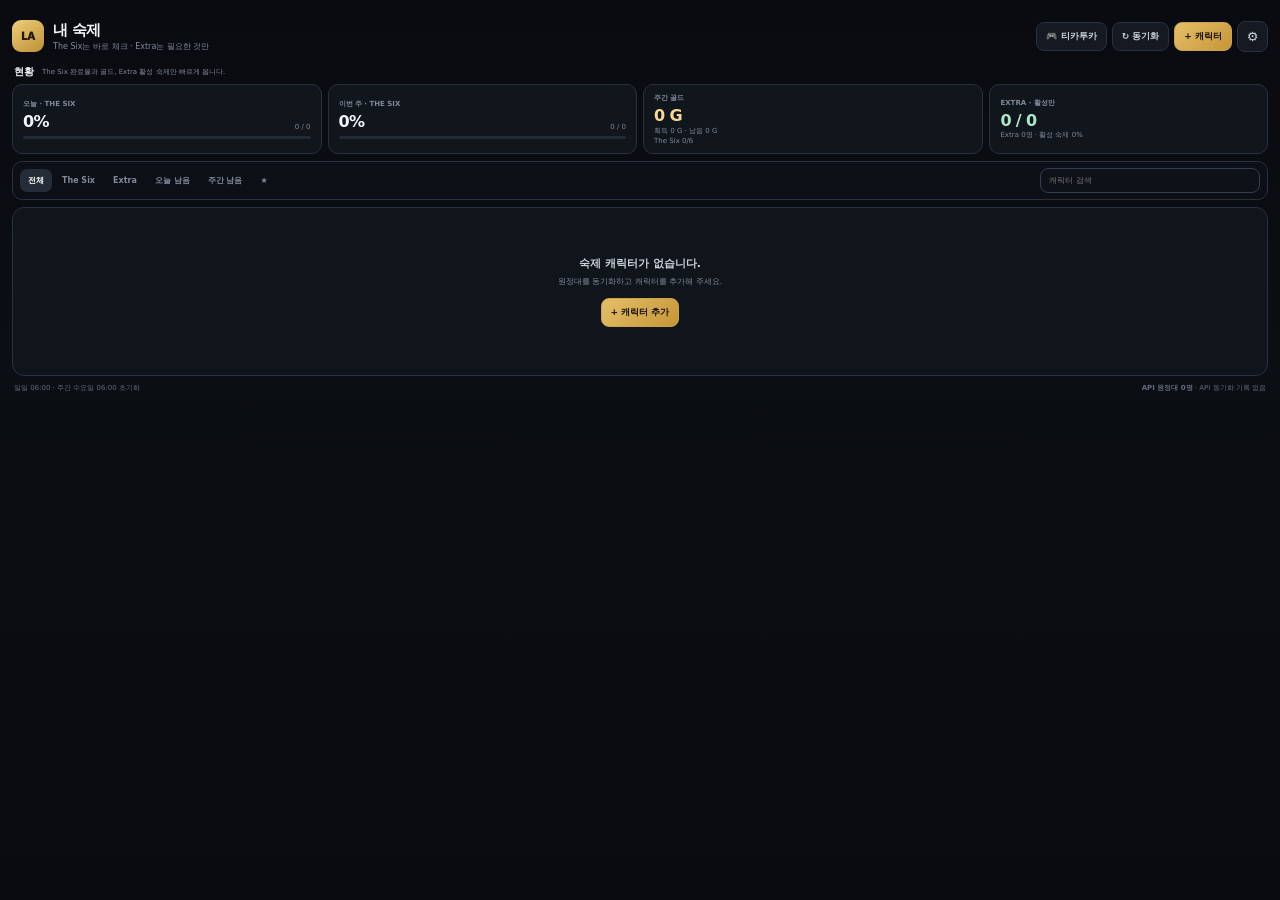
==== commit d60876fb: "Tikatuka mobile: refresh height-ratio assets" ====
--- a/index.html
+++ b/index.html
@@ -1,4 +1,4 @@
-<!doctype html><html lang="ko"><head><meta charset="utf-8"><meta name="viewport" content="width=device-width,initial-scale=1"><meta name="theme-color" content="#090b10"><title>LOA Homework</title><link rel="stylesheet" href="v12/style.css?v=14"><link rel="stylesheet" href="v12/ux.css?v=25"></head><body>
+<!doctype html><html lang="ko"><head><meta charset="utf-8"><meta name="viewport" content="width=device-width,initial-scale=1"><meta name="theme-color" content="#090b10"><title>LOA Homework</title><link rel="stylesheet" href="v12/style.css?v=14"><link rel="stylesheet" href="v12/ux.css?v=26"></head><body>
 <div class="app"><header class="topbar"><div class="brand"><div class="logo">LA</div><div><h1>내 숙제</h1><p>The Six는 바로 체크 · Extra는 필요한 것만</p></div></div><div class="top-actions"><button class="btn" data-game-open>🎮 티카투카</button><button class="btn" data-action="open-settings" data-tab="api">↻ 동기화</button><button class="btn primary" data-action="open-add">+ 캐릭터</button><button class="icon-btn" data-action="open-settings" data-tab="general">⚙</button></div></header>
 <div class="board-label"><strong>현황</strong><span>The Six 완료율과 골드, Extra 활성 숙제만 빠르게 봅니다.</span></div>
 <section class="summary"><div class="metric"><span>오늘 · THE SIX</span><div class="metric-line"><strong id="dailyPct">0%</strong><small id="dailyText">0 / 0</small></div><div class="bar"><i id="dailyBar" class="daily"></i></div></div><div class="metric"><span>이번 주 · THE SIX</span><div class="metric-line"><strong id="weeklyPct">0%</strong><small id="weeklyText">0 / 0</small></div><div class="bar"><i id="weeklyBar" class="weekly"></i></div></div><div class="metric gold"><span>주간 골드</span><strong id="goldPotential">0 G</strong><small id="goldEarned">획득 0 G</small><small id="rosterRoleCount">The Six 0/6</small></div><div class="metric extra-metric"><span>EXTRA · 활성만</span><strong id="extraActive">0 / 0</strong><small id="extraText">Extra 0명 · 활성 숙제 0%</small></div></section>
@@ -57,4 +57,4 @@
   </div>
 </div>
 </div></div></div>
-<div id="toast" class="toast"></div><script type="module" src="v12/js/app.js?v=15"></script><script type="module" src="v12/js/ux.js?v=15"></script><script type="module" src="v12/js/ticata.js?v=26"></script></body></html>+<div id="toast" class="toast"></div><script type="module" src="v12/js/app.js?v=15"></script><script type="module" src="v12/js/ux.js?v=15"></script><script type="module" src="v12/js/ticata.js?v=28"></script></body></html>
--- a/v12/ux.css
+++ b/v12/ux.css
@@ -75,3 +75,149 @@
   .top-actions [data-game-open]{display:inline-grid!important;width:31px;height:31px;padding:0;place-items:center;font-size:0}
   .top-actions [data-game-open]::before{content:"🎮";font-size:14px;line-height:1}
 }
+
+/* Part 14: mobile height-ratio layout */
+.mobile-game .game-modal{
+  height:var(--ticata-vh,100dvh);
+  max-height:var(--ticata-vh,100dvh);
+}
+.mobile-game .ticata-wrap{
+  display:grid;
+  grid-template-rows:auto minmax(0,1fr);
+  gap:8px;
+  min-height:0;
+  overflow:hidden;
+  padding:8px 8px calc(8px + env(safe-area-inset-bottom));
+}
+.mobile-game .ticata-topline{
+  margin:0;
+  min-height:52px;
+  padding:7px 9px;
+  flex:0 0 auto;
+}
+.mobile-game .ticata-arena{
+  min-height:0;
+  height:100%;
+  display:grid;
+  grid-template-columns:1fr;
+  grid-template-rows:minmax(0,43fr) minmax(76px,14fr) minmax(0,43fr);
+  gap:7px;
+  overflow:hidden;
+}
+.mobile-game .bot-side{grid-row:1;order:initial}
+.mobile-game .tika-center{
+  grid-row:2;
+  order:initial;
+  position:static;
+  inset:auto;
+  width:100%;
+  min-height:0;
+  height:100%;
+  padding:7px 10px;
+  border-radius:13px;
+  box-shadow:none;
+  display:grid;
+  align-content:center;
+  gap:5px;
+}
+.mobile-game .player-side{grid-row:3;order:initial}
+.mobile-game .tika-side{
+  min-height:0;
+  height:100%;
+  overflow:hidden;
+  padding:7px 8px;
+  gap:5px;
+  align-content:stretch;
+}
+.mobile-game .bot-side{
+  grid-template-rows:auto auto minmax(0,1fr) auto;
+}
+.mobile-game .player-side{
+  grid-template-rows:auto auto auto minmax(0,1fr);
+}
+.mobile-game .tika-side-head{
+  min-height:20px;
+}
+.mobile-game .side-board-label{
+  min-height:12px;
+  align-items:center;
+}
+.mobile-game .side-board-label small{
+  display:none;
+}
+.mobile-game .tika-board{
+  min-height:0;
+  height:100%;
+  display:grid;
+  grid-template-rows:repeat(3,minmax(0,1fr));
+  gap:4px;
+}
+.mobile-game .tika-line{
+  min-height:0;
+  height:100%;
+  max-height:none;
+  padding:4px 7px;
+  grid-template-columns:30px 1fr 30px;
+  border-radius:10px;
+}
+.mobile-game .dice-row{
+  --mobile-board-die:clamp(36px,calc(var(--ticata-vh,800px) * .052),46px);
+  grid-template-columns:repeat(3,var(--mobile-board-die));
+  gap:5px;
+}
+.mobile-game .board-die,.mobile-game .slot-empty{
+  width:var(--mobile-board-die);
+  height:var(--mobile-board-die);
+  border-radius:9px;
+}
+.mobile-game .board-die b{font-size:clamp(14px,2.2vh,18px)}
+.mobile-game .side-dice-panel{
+  min-height:0;
+  height:clamp(54px,calc(var(--ticata-vh,800px) * .082),70px);
+  grid-template-columns:1fr 62px 1fr;
+  column-gap:6px;
+  padding:4px 8px;
+}
+.mobile-game .side-dice-panel .dice-stage{
+  width:58px;
+  height:58px;
+}
+.mobile-game .dice-stage{width:58px;height:58px}
+.mobile-game .dice-cube{width:52px;height:52px}
+.mobile-game .die-face.f1{transform:translateZ(26px)}
+.mobile-game .die-face.f6{transform:rotateY(180deg) translateZ(26px)}
+.mobile-game .die-face.f2{transform:rotateY(90deg) translateZ(26px)}
+.mobile-game .die-face.f5{transform:rotateY(-90deg) translateZ(26px)}
+.mobile-game .die-face.f3{transform:rotateX(90deg) translateZ(26px)}
+.mobile-game .die-face.f4{transform:rotateX(-90deg) translateZ(26px)}
+.mobile-game .game-hint{
+  min-height:16px;
+  font-size:8px;
+  line-height:1.25;
+}
+.mobile-game .roll-btn{
+  min-height:42px;
+  height:42px;
+  font-size:11px;
+}
+.mobile-game #rerollBtn{
+  min-height:40px;
+  height:40px;
+}
+.mobile-game .reroll-choice .btn{
+  min-height:38px;
+}
+.mobile-game .match-overlay,.mobile-game .result-overlay{
+  inset:calc(50px + env(safe-area-inset-top)) 0 0;
+}
+@media(max-height:720px){
+  .mobile-game .modal-head{min-height:46px}
+  .mobile-game .ticata-topline{min-height:46px;padding:5px 8px}
+  .mobile-game .ticata-arena{grid-template-rows:minmax(0,44fr) minmax(68px,12fr) minmax(0,44fr);gap:5px}
+  .mobile-game .tika-side{padding:5px 7px;gap:3px}
+  .mobile-game .side-dice-panel{height:50px}
+  .mobile-game .side-dice-panel .dice-stage,.mobile-game .dice-stage{width:50px;height:50px}
+  .mobile-game .dice-cube{width:46px;height:46px}
+  .mobile-game .roll-btn{min-height:38px;height:38px}
+  .mobile-game .game-hint{font-size:7px}
+}
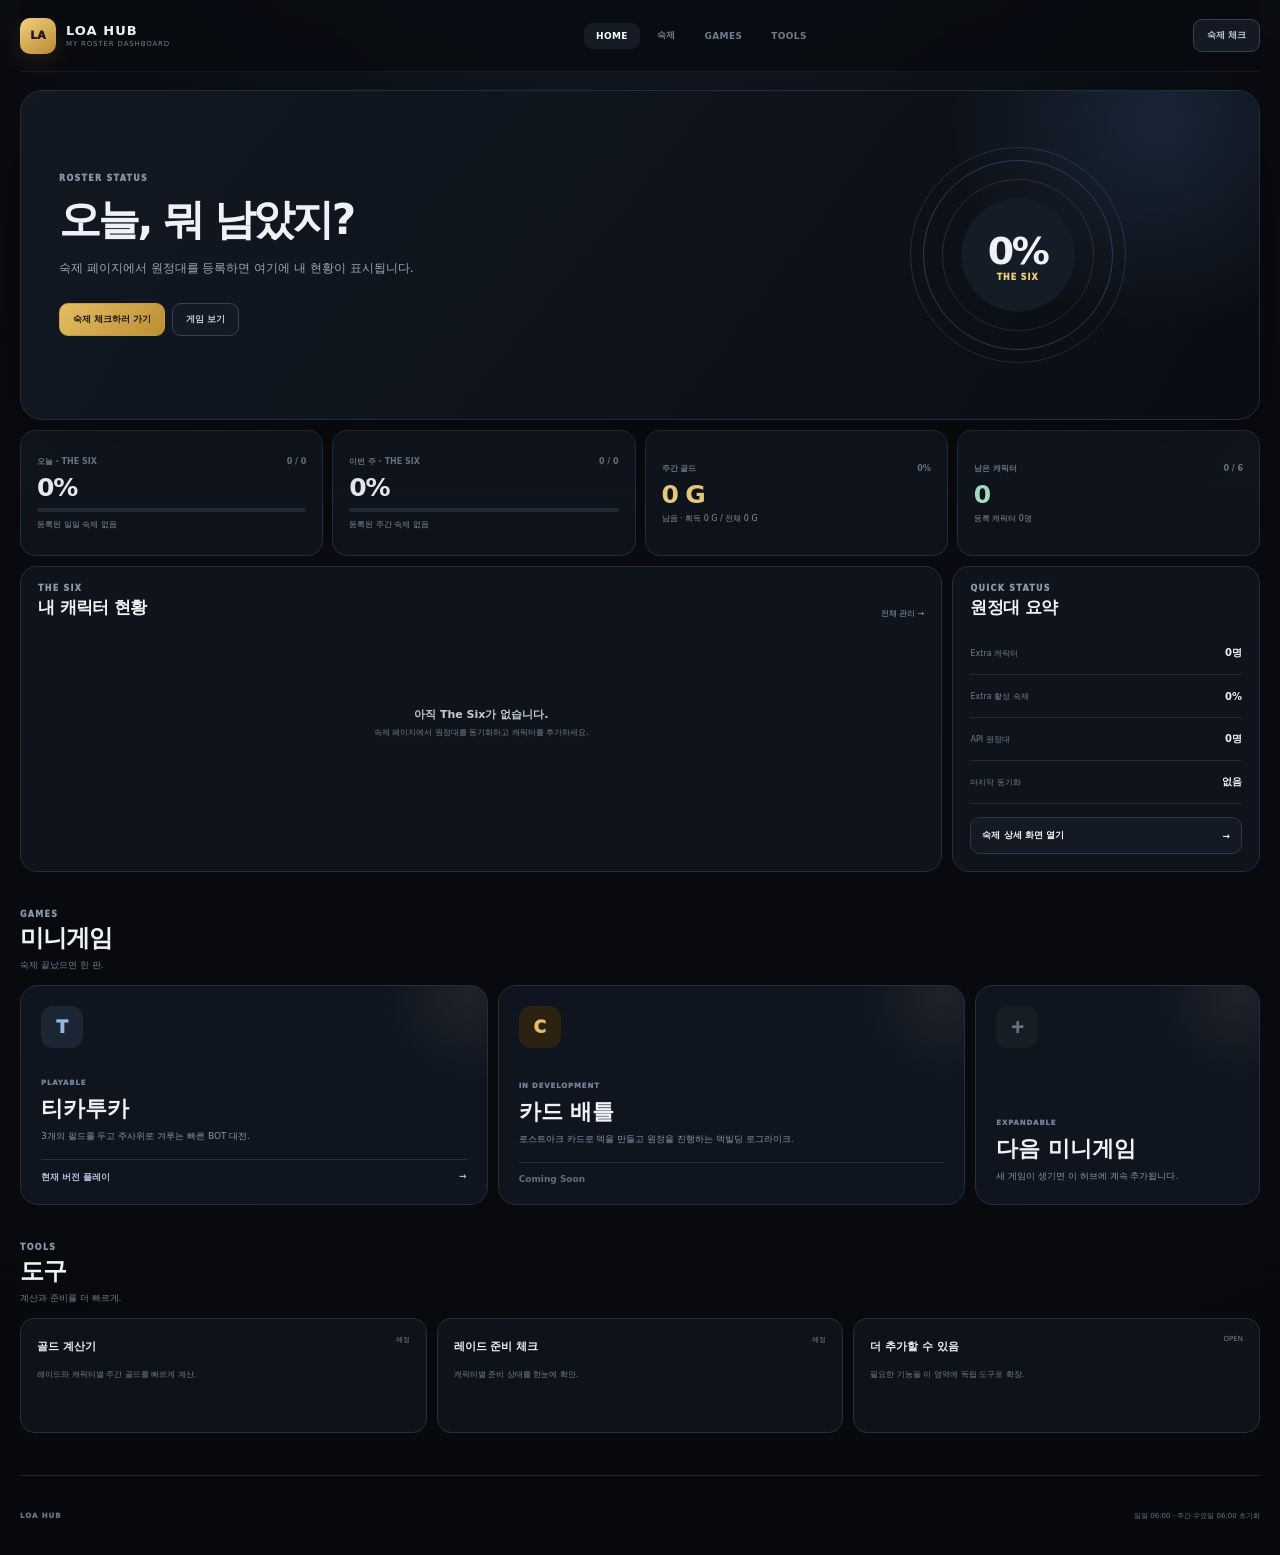
==== commit ea55cd1a: "Hub: replace root with main dashboard" ====
--- a/index.html
+++ b/index.html
@@ -1,60 +1,134 @@
-<!doctype html><html lang="ko"><head><meta charset="utf-8"><meta name="viewport" content="width=device-width,initial-scale=1"><meta name="theme-color" content="#090b10"><title>LOA Homework</title><link rel="stylesheet" href="v12/style.css?v=14"><link rel="stylesheet" href="v12/ux.css?v=26"></head><body>
-<div class="app"><header class="topbar"><div class="brand"><div class="logo">LA</div><div><h1>내 숙제</h1><p>The Six는 바로 체크 · Extra는 필요한 것만</p></div></div><div class="top-actions"><button class="btn" data-game-open>🎮 티카투카</button><button class="btn" data-action="open-settings" data-tab="api">↻ 동기화</button><button class="btn primary" data-action="open-add">+ 캐릭터</button><button class="icon-btn" data-action="open-settings" data-tab="general">⚙</button></div></header>
-<div class="board-label"><strong>현황</strong><span>The Six 완료율과 골드, Extra 활성 숙제만 빠르게 봅니다.</span></div>
-<section class="summary"><div class="metric"><span>오늘 · THE SIX</span><div class="metric-line"><strong id="dailyPct">0%</strong><small id="dailyText">0 / 0</small></div><div class="bar"><i id="dailyBar" class="daily"></i></div></div><div class="metric"><span>이번 주 · THE SIX</span><div class="metric-line"><strong id="weeklyPct">0%</strong><small id="weeklyText">0 / 0</small></div><div class="bar"><i id="weeklyBar" class="weekly"></i></div></div><div class="metric gold"><span>주간 골드</span><strong id="goldPotential">0 G</strong><small id="goldEarned">획득 0 G</small><small id="rosterRoleCount">The Six 0/6</small></div><div class="metric extra-metric"><span>EXTRA · 활성만</span><strong id="extraActive">0 / 0</strong><small id="extraText">Extra 0명 · 활성 숙제 0%</small></div></section>
-<section class="toolbar"><div class="filters"><button class="active" data-filter="all">전체</button><button data-filter="six">The Six</button><button data-filter="extra">Extra</button><button data-filter="daily">오늘 남음</button><button data-filter="weekly">주간 남음</button><button data-filter="favorite">★</button></div><input id="search" class="search" placeholder="캐릭터 검색"></section>
-<main id="cards" class="cards"></main><footer><span>일일 06:00 · 주간 수요일 06:00 초기화</span><span><b id="rosterCount">API 원정대 0명</b> · <span id="lastSync">API 동기화 기록 없음</span></span></footer></div>
+<!doctype html>
+<html lang="ko">
+<head>
+  <meta charset="utf-8">
+  <meta name="viewport" content="width=device-width,initial-scale=1,viewport-fit=cover">
+  <meta name="theme-color" content="#090b10">
+  <title>LOA Hub</title>
+  <link rel="stylesheet" href="hub/style.css?v=1">
+</head>
+<body>
+  <div class="hub-shell">
+    <header class="hub-header">
+      <a class="hub-brand" href="./" aria-label="LOA Hub 홈">
+        <span class="hub-logo">LA</span>
+        <span><b>LOA HUB</b><small>MY ROSTER DASHBOARD</small></span>
+      </a>
+      <nav class="hub-nav" aria-label="주요 메뉴">
+        <a class="active" href="./">HOME</a>
+        <a href="homework/">숙제</a>
+        <a href="#games">GAMES</a>
+        <a href="#tools">TOOLS</a>
+      </nav>
+      <a class="header-cta" href="homework/">숙제 체크</a>
+    </header>
 
-<div class="modal-bg" id="settingsModal"><div class="modal wide"><div class="modal-head"><h2>설정</h2><button class="icon-btn" data-action="close-modal" data-modal="settingsModal">✕</button></div><div class="settings-layout"><nav class="side-tabs"><button data-settings-tab="general">일반</button><button data-settings-tab="api" class="active">API</button><button data-settings-tab="automation">자동 할당</button><button data-settings-tab="data">데이터</button></nav><div class="modal-body">
-<section class="settings-panel" data-panel="general" hidden><h3>일반</h3><div class="setting-box"><strong>The Six / Extra</strong><p>The Six는 최대 6명이며 모든 활성 숙제를 완료 대상으로 봅니다. Extra는 직접 활성화한 숙제만 현황에 포함합니다.</p></div><div class="setting-box"><strong>체크 초기화</strong><p>숙제 구성은 유지하고 완료 상태만 초기화합니다.</p><div class="inline"><button class="btn small" data-action="reset-daily">일일 초기화</button><button class="btn small" data-action="reset-weekly">주간 초기화</button></div></div></section>
-<section class="settings-panel" data-panel="api"><h3>로스트아크 API</h3><p class="desc">API는 캐릭터 정보를 갱신하고 숙제 구성은 유지합니다.</p><div class="field"><label>원정대 조회 캐릭터</label><input id="apiCharacter" class="input"></div><div class="field"><label>API Key</label><input id="apiKey" type="password" class="input"></div><label class="checkline"><input id="rememberKey" type="checkbox"> 이 브라우저에 API Key 저장</label><div class="inline"><button id="syncNow" class="btn primary" data-action="sync">지금 동기화</button></div><div id="syncMessage"></div></section>
-<section class="settings-panel" data-panel="automation" hidden><h3>The Six 자동 할당</h3><label class="switch-row"><span><strong>새 The Six 자동 구성</strong><small>앞의 6캐릭에만 레벨 기준 숙제를 자동 구성합니다.</small></span><input id="autoAssign" type="checkbox"></label><label class="switch-row"><span><strong>일일 숙제 추천</strong><small>아이템 레벨에 맞는 혼돈 계열과 가디언 계열을 구성합니다.</small></span><input id="autoDaily" type="checkbox"></label><label class="switch-row"><span><strong>주간 레이드 추천</strong><small>입장 가능한 레이드 중 기본 추천 세트를 구성합니다.</small></span><input id="autoWeekly" type="checkbox"></label><div class="field compact"><label>추천 레이드 수</label><input id="recommendCount" type="number" min="1" max="5" class="input" value="3"></div><div class="notice">Extra는 추천만 보여주고, 사용자가 활성화한 항목만 체크 숙제가 됩니다.</div></section>
-<section class="settings-panel" data-panel="data" hidden><h3>데이터</h3><div class="setting-box"><strong>백업 / 복원</strong><div class="inline"><button class="btn small" data-action="export">백업 내보내기</button><button class="btn small" data-action="import">백업 불러오기</button><input id="importFile" type="file" accept="application/json" hidden></div></div><div class="setting-box danger-box"><strong>전체 초기화</strong><p>캐릭터, 숙제, 체크 상태와 저장된 API Key를 삭제합니다.</p><button class="btn danger small" data-action="reset-all">전체 초기화</button></div></section>
-</div></div><div class="modal-foot"><button class="btn primary" data-action="save-settings">설정 저장</button></div></div></div>
+    <main>
+      <section class="hero">
+        <div class="hero-copy">
+          <span class="eyebrow">ROSTER STATUS</span>
+          <h1>오늘, 뭐 남았지?</h1>
+          <p id="heroMessage">원정대 숙제 현황을 불러오는 중입니다.</p>
+          <div class="hero-actions">
+            <a class="btn primary" href="homework/">숙제 체크하러 가기</a>
+            <a class="btn" href="#games">게임 보기</a>
+          </div>
+        </div>
+        <div class="hero-orbit" aria-hidden="true">
+          <span class="orbit-ring ring-a"></span>
+          <span class="orbit-ring ring-b"></span>
+          <strong id="overallPct">0%</strong>
+          <small>THE SIX</small>
+        </div>
+      </section>
 
-<div class="modal-bg" id="addModal"><div class="modal"><div class="modal-head"><h2>캐릭터 추가</h2><button class="icon-btn" data-action="close-modal" data-modal="addModal">✕</button></div><div class="modal-body"><p class="desc">The Six가 6명 미만이면 먼저 추가되는 캐릭터부터 The Six, 이후는 Extra로 등록됩니다.</p><div class="search-line"><input id="candidateSearch" class="input" placeholder="원정대 캐릭터 검색"><button class="btn small" data-action="select-all">전체 선택</button></div><div id="candidateList" class="candidate-list"></div></div><div class="modal-foot"><span id="selectedCount" class="muted push">0명 선택</span><button class="btn primary" data-action="confirm-add">선택 추가</button></div></div></div>
+      <section class="metrics" aria-label="숙제 요약">
+        <article class="metric-card daily">
+          <div class="metric-head"><span>오늘 · THE SIX</span><em id="dailyText">0 / 0</em></div>
+          <strong id="dailyPct">0%</strong>
+          <div class="progress"><i id="dailyBar"></i></div>
+          <small id="dailySub">남은 일일 숙제 없음</small>
+        </article>
+        <article class="metric-card weekly">
+          <div class="metric-head"><span>이번 주 · THE SIX</span><em id="weeklyText">0 / 0</em></div>
+          <strong id="weeklyPct">0%</strong>
+          <div class="progress"><i id="weeklyBar"></i></div>
+          <small id="weeklySub">남은 주간 숙제 없음</small>
+        </article>
+        <article class="metric-card gold">
+          <div class="metric-head"><span>주간 골드</span><em id="goldRate">0%</em></div>
+          <strong id="goldRemaining">0 G</strong>
+          <small id="goldDetail">획득 0 G / 전체 0 G</small>
+        </article>
+        <article class="metric-card roster">
+          <div class="metric-head"><span>남은 캐릭터</span><em id="sixCount">0 / 6</em></div>
+          <strong id="remainingChars">0</strong>
+          <small id="rosterDetail">등록 캐릭터 0명</small>
+        </article>
+      </section>
 
-<div class="modal-bg" id="characterModal"><div class="modal wide"><div class="modal-head"><h2 id="editCharTitle">숙제 설정</h2><button class="icon-btn" data-action="close-modal" data-modal="characterModal">✕</button></div><div class="modal-body"><input id="editCharKey" type="hidden"><div class="tabs"><button class="active" data-edit-tab="daily">일일 숙제</button><button data-edit-tab="weekly">주간 / 레이드</button></div><section id="dailyEditorWrap"><p class="desc">횟수와 휴게를 직접 관리합니다.</p><div id="dailyEditor" class="editor"></div><button class="btn small" data-action="add-daily">+ 일일 숙제</button></section><section id="weeklyEditorWrap" hidden><p class="desc">레이드와 난이도를 선택하거나 일반 주간 숙제를 추가할 수 있습니다.</p><div id="weeklyEditor" class="editor"></div><div class="inline"><button class="btn small" data-action="add-raid">+ 레이드 선택</button><button class="btn small" data-action="add-custom-weekly">+ 일반 주간 숙제</button></div></section></div><div class="modal-foot"><button class="btn danger push" data-action="remove-character">숙제판에서 제거</button><button class="btn primary" data-action="save-character">저장</button></div></div></div>
-<div class="modal-bg" id="ticataModal"><div class="modal game-modal"><div class="modal-head"><div><h2>티카투카 · BOT</h2><small class="game-rule-note">3줄 중 2줄을 이기면 승리</small></div><button class="icon-btn" data-game-close>✕</button></div><div class="modal-body ticata-wrap">
-<div class="ticata-topline"><div><strong id="ticataStatus">매칭 대기</strong><span id="ticataStats">승 0 · 무 0 · 패 0</span></div><div class="ticata-top-actions"><div id="matchBadge" class="match-badge"><span class="match-dot"></span><div><b id="opponentName">상대 찾는 중</b><small id="opponentLevel">MATCHMAKING</small></div></div><button class="btn small" data-game-reset>다시 매칭</button></div></div>
-<div class="ticata-arena">
-<section class="tika-side player-side">
-  <div class="tika-side-head"><b>ME</b><span id="playerTotal">0점</span></div>
-  <div id="playerDicePanel" class="dice-owner-panel player side-dice-panel"><span class="dice-owner-title">내 주사위</span><div class="dice-stage"><div id="playerDiceCube" class="dice-cube face-1 idle"><span class="die-face f1">1</span><span class="die-face f2">2</span><span class="die-face f3">3</span><span class="die-face f4">4</span><span class="die-face f5">5</span><span class="die-face f6">6</span></div></div><small id="playerDieType">대기</small></div>
-  <div class="side-board-label"><span>내 필드</span><small>주사위를 배치할 줄을 선택</small></div>
-  <div id="playerBoard" class="tika-board"></div>
-</section>
-<div class="tika-center">
-  <div class="versus-mark"><span>ME</span><b>VS</b><span>BOT</span></div>
-  <button id="rollBtn" class="btn primary roll-btn" data-game-roll>주사위 굴리기</button>
-  <button id="rerollBtn" class="btn small" data-game-reroll hidden>타짜의 손놀림 · 1회</button>
-  <div id="rerollChoice" class="reroll-choice" hidden></div>
-  <div id="gameHint" class="game-hint">매칭을 기다리는 중...</div>
-</div>
-<section class="tika-side bot-side">
-  <div class="tika-side-head"><b>BOT</b><span id="botTotal">0점</span></div>
-  <div id="botDicePanel" class="dice-owner-panel bot side-dice-panel"><span class="dice-owner-title">상대 주사위</span><div class="dice-stage"><div id="botDiceCube" class="dice-cube face-1 idle"><span class="die-face f1">1</span><span class="die-face f2">2</span><span class="die-face f3">3</span><span class="die-face f4">4</span><span class="die-face f5">5</span><span class="die-face f6">6</span></div></div><small id="botDieType">대기</small></div>
-  <div class="side-board-label"><span>상대 필드</span><small>상대가 선택한 줄</small></div>
-  <div id="botBoard" class="tika-board"></div>
-</section>
-</div>
-<div class="ticata-legend"><span><i class="legend-die player"></i> 내 주사위</span><span><i class="legend-die enemy"></i> 상대 주사위</span><span><i class="legend-die shield"></i> 실드</span><span>알까기 성공 → 보너스 실드</span></div><div id="matchOverlay" class="match-overlay"><div class="match-spinner"></div><strong id="matchOverlayTitle">상대 찾는 중...</strong><span id="matchOverlaySub">티카투카 매칭을 검색하고 있습니다.</span></div>
-<div id="resultOverlay" class="result-overlay">
-  <div id="resultCard" class="result-card">
-    <span class="result-kicker">MATCH RESULT</span>
-    <strong id="resultTitle">승리</strong>
-    <span id="resultReason" class="result-reason">2 : 1 필드 승리</span>
-    <span id="resultOpponent" class="result-opponent">상대 · 등급</span>
-    <div id="resultFields" class="result-fields"></div>
-    <div id="resultTiebreak" class="result-tiebreak" hidden>
-      <span>총점 판정</span>
-      <b id="resultTotalScore">0 : 0</b>
-    </div>
-    <div class="result-actions">
-      <button class="btn primary result-next" data-game-next>다음 상대 찾기</button>
-      <button class="btn" data-game-close>닫기</button>
-    </div>
+      <section class="dashboard-grid">
+        <article class="panel roster-panel">
+          <div class="section-title">
+            <div><span class="eyebrow">THE SIX</span><h2>내 캐릭터 현황</h2></div>
+            <a href="homework/">전체 관리 →</a>
+          </div>
+          <div id="sixRoster" class="six-roster"></div>
+        </article>
+
+        <aside class="panel quick-panel">
+          <div class="section-title">
+            <div><span class="eyebrow">QUICK STATUS</span><h2>원정대 요약</h2></div>
+          </div>
+          <div class="quick-list">
+            <div><span>Extra 캐릭터</span><b id="extraCount">0명</b></div>
+            <div><span>Extra 활성 숙제</span><b id="extraProgress">0%</b></div>
+            <div><span>API 원정대</span><b id="apiCount">0명</b></div>
+            <div><span>마지막 동기화</span><b id="lastSync">없음</b></div>
+          </div>
+          <a class="wide-link" href="homework/">숙제 상세 화면 열기 <span>→</span></a>
+        </aside>
+      </section>
+
+      <section id="games" class="content-section">
+        <div class="section-title big">
+          <div><span class="eyebrow">GAMES</span><h2>미니게임</h2><p>숙제 끝났으면 한 판.</p></div>
+        </div>
+        <div class="feature-grid">
+          <article class="feature-card ticata">
+            <div class="feature-mark">T</div>
+            <div class="feature-copy"><span>PLAYABLE</span><h3>티카투카</h3><p>3개의 필드를 두고 주사위로 겨루는 빠른 BOT 대전.</p></div>
+            <a href="homework/" class="feature-action">현재 버전 플레이 <span>→</span></a>
+          </article>
+          <article class="feature-card cardbattle">
+            <div class="feature-mark">C</div>
+            <div class="feature-copy"><span>IN DEVELOPMENT</span><h3>카드 배틀</h3><p>로스트아크 카드로 덱을 만들고 원정을 진행하는 덱빌딩 로그라이크.</p></div>
+            <div class="feature-action disabled">Coming Soon</div>
+          </article>
+          <article class="feature-card add">
+            <div class="feature-mark">+</div>
+            <div class="feature-copy"><span>EXPANDABLE</span><h3>다음 미니게임</h3><p>새 게임이 생기면 이 허브에 계속 추가됩니다.</p></div>
+          </article>
+        </div>
+      </section>
+
+      <section id="tools" class="content-section">
+        <div class="section-title big">
+          <div><span class="eyebrow">TOOLS</span><h2>도구</h2><p>계산과 준비를 더 빠르게.</p></div>
+        </div>
+        <div class="tool-grid">
+          <article><b>골드 계산기</b><span>예정</span><p>레이드와 캐릭터별 주간 골드를 빠르게 계산.</p></article>
+          <article><b>레이드 준비 체크</b><span>예정</span><p>캐릭터별 준비 상태를 한눈에 확인.</p></article>
+          <article><b>더 추가할 수 있음</b><span>OPEN</span><p>필요한 기능을 이 영역에 독립 도구로 확장.</p></article>
+        </div>
+      </section>
+    </main>
+
+    <footer class="hub-footer">
+      <span>LOA HUB</span>
+      <span id="cycleInfo">일일 06:00 · 주간 수요일 06:00 초기화</span>
+    </footer>
   </div>
-</div>
-</div></div></div>
-<div id="toast" class="toast"></div><script type="module" src="v12/js/app.js?v=15"></script><script type="module" src="v12/js/ux.js?v=15"></script><script type="module" src="v12/js/ticata.js?v=28"></script></body></html>+  <script type="module" src="hub/app.js?v=1"></script>
+</body>
+</html>
--- a/hub/style.css
+++ b/hub/style.css
@@ -0,0 +1,20 @@
+:root{
+  --bg:#090b10;--panel:#10151d;--panel2:#151b25;--line:#252e3b;--line2:#344156;
+  --text:#eef2f7;--text2:#c1cad7;--muted:#707d8f;--gold:#d6ab4c;--gold2:#f0cf7a;
+  --blue:#6fa9f4;--green:#64d49a;--purple:#9c89f5;--red:#ef7886;
+}
+*{box-sizing:border-box}html{scroll-behavior:smooth}body{margin:0;background:radial-gradient(circle at 50% -20%,#172131 0,#090b10 38%,#07090d 100%);color:var(--text);font-family:Pretendard,"Noto Sans KR",system-ui,-apple-system,sans-serif;min-height:100vh}
+a{color:inherit;text-decoration:none}button,input{font:inherit}.hub-shell{width:min(1240px,calc(100% - 32px));margin:auto}
+.hub-header{height:72px;display:flex;align-items:center;gap:24px;border-bottom:1px solid rgba(255,255,255,.055);position:sticky;top:0;z-index:40;background:rgba(9,11,16,.84);backdrop-filter:blur(16px)}
+.hub-brand{display:flex;align-items:center;gap:10px;min-width:190px}.hub-logo{width:36px;height:36px;display:grid;place-items:center;border-radius:10px;background:linear-gradient(145deg,#f1d17e,#b98a31);color:#211706;font-weight:1000;font-size:11px;box-shadow:0 8px 24px rgba(214,171,76,.12)}.hub-brand b{display:block;font-size:13px;letter-spacing:.08em}.hub-brand small{display:block;margin-top:2px;font-size:7px;letter-spacing:.12em;color:var(--muted)}
+.hub-nav{display:flex;align-items:center;gap:5px;margin:auto}.hub-nav a{padding:8px 12px;border-radius:8px;font-size:9px;font-weight:900;color:var(--muted);letter-spacing:.04em}.hub-nav a:hover,.hub-nav a.active{background:#151b24;color:#fff}.header-cta,.btn{border:1px solid var(--line2);background:#141a23;color:var(--text2);padding:9px 13px;border-radius:9px;font-size:9px;font-weight:900}.header-cta{white-space:nowrap}.btn.primary{background:linear-gradient(135deg,#e4bd62,#bd8e34);border-color:#c69a42;color:#1c1406}
+.hero{min-height:330px;display:grid;grid-template-columns:1.3fr .7fr;align-items:center;padding:48px 38px;margin-top:18px;border:1px solid #222c3a;border-radius:22px;overflow:hidden;position:relative;background:linear-gradient(120deg,rgba(18,25,35,.97),rgba(10,14,20,.92));box-shadow:0 28px 90px rgba(0,0,0,.25)}.hero:before{content:"";position:absolute;width:440px;height:440px;border-radius:50%;right:-120px;top:-190px;background:radial-gradient(circle,rgba(91,139,210,.17),transparent 67%);pointer-events:none}.eyebrow{display:block;font-size:8px;color:#8998ac;font-weight:1000;letter-spacing:.16em}.hero h1{font-size:42px;letter-spacing:-.065em;margin:9px 0 10px}.hero p{margin:0;color:#99a6b8;font-size:12px;line-height:1.7}.hero-actions{display:flex;gap:7px;margin-top:25px}.hero-orbit{width:190px;height:190px;justify-self:center;border-radius:50%;display:grid;place-items:center;align-content:center;position:relative;background:radial-gradient(circle,#141c28 0 42%,transparent 43%);border:1px solid #2c3b50}.hero-orbit strong{font-size:38px;letter-spacing:-.06em;z-index:2}.hero-orbit small{font-size:8px;color:var(--gold2);font-weight:1000;letter-spacing:.12em;z-index:2}.orbit-ring{position:absolute;border:1px solid rgba(111,169,244,.18);border-radius:50%}.ring-a{inset:-14px}.ring-b{inset:18px;border-color:rgba(214,171,76,.16)}
+.metrics{display:grid;grid-template-columns:repeat(4,1fr);gap:9px;margin:10px 0}.metric-card{min-height:126px;border:1px solid var(--line);border-radius:15px;padding:16px;background:linear-gradient(180deg,#111720,#0e131a);display:grid;align-content:center}.metric-head{display:flex;justify-content:space-between;align-items:center}.metric-head span,.metric-head em{font-size:8px;color:var(--muted);font-style:normal;font-weight:900}.metric-card>strong{font-size:25px;margin:6px 0 4px;letter-spacing:-.045em}.metric-card>small{font-size:8px;color:#8290a3}.progress{height:4px;border-radius:999px;background:#202937;overflow:hidden;margin:2px 0 7px}.progress i{display:block;height:100%;width:0;background:var(--blue);transition:width .35s ease}.weekly .progress i{background:var(--purple)}.gold>strong{color:var(--gold2)}.roster>strong{color:#a6e5c4}
+.dashboard-grid{display:grid;grid-template-columns:minmax(0,1.65fr) minmax(270px,.55fr);gap:10px}.panel{border:1px solid var(--line);border-radius:17px;background:#0f141c;padding:17px}.section-title{display:flex;align-items:end;justify-content:space-between;gap:10px;margin-bottom:13px}.section-title h2{font-size:17px;margin:3px 0 0;letter-spacing:-.04em}.section-title>a{font-size:8px;color:#8ba1bd}.section-title.big{margin-top:38px}.section-title.big h2{font-size:24px}.section-title.big p{margin:5px 0 0;font-size:9px;color:var(--muted)}
+.six-roster{display:grid;gap:5px}.roster-row{display:grid;grid-template-columns:42px minmax(120px,1fr) 110px 110px 90px;align-items:center;gap:10px;min-height:58px;padding:8px 10px;border:1px solid #202a37;border-radius:11px;background:#111720}.roster-avatar{width:40px;height:40px;border-radius:9px;background:#1c2532;overflow:hidden;display:grid;place-items:center;color:#7f8da0;font-size:9px;font-weight:1000}.roster-avatar img{width:100%;height:100%;object-fit:cover}.roster-copy b{display:block;font-size:10px}.roster-copy span{display:block;font-size:7px;color:var(--muted);margin-top:3px}.mini-progress{display:grid;gap:3px}.mini-progress span{font-size:7px;color:#8794a6}.mini-progress b{font-size:9px}.row-state{text-align:right}.row-state b{display:block;font-size:9px}.row-state small{font-size:7px;color:var(--muted)}.row-state.done b{color:var(--green)}.empty-roster{min-height:180px;display:grid;place-items:center;align-content:center;text-align:center;color:var(--muted);gap:5px}.empty-roster b{font-size:11px;color:var(--text2)}.empty-roster span{font-size:8px}
+.quick-list{display:grid}.quick-list>div{display:flex;justify-content:space-between;align-items:center;min-height:43px;border-bottom:1px solid #202936}.quick-list span{font-size:8px;color:var(--muted)}.quick-list b{font-size:10px}.wide-link{display:flex;justify-content:space-between;align-items:center;margin-top:13px;border:1px solid #2b3748;border-radius:10px;padding:11px;font-size:9px;font-weight:900;background:#141a23}
+.content-section{scroll-margin-top:86px}.feature-grid{display:grid;grid-template-columns:1.15fr 1.15fr .7fr;gap:10px}.feature-card{position:relative;min-height:220px;border:1px solid var(--line);border-radius:18px;padding:20px;overflow:hidden;background:#0f151e;display:flex;flex-direction:column}.feature-card:after{content:"";position:absolute;width:180px;height:180px;border-radius:50%;right:-70px;top:-80px;background:radial-gradient(circle,rgba(255,255,255,.06),transparent 68%)}.feature-mark{width:42px;height:42px;border-radius:12px;display:grid;place-items:center;background:#1b2634;color:#95b8e8;font-size:17px;font-weight:1000}.cardbattle .feature-mark{background:#2b2212;color:#e5bc62}.add .feature-mark{background:#171d25;color:#647287}.feature-copy{margin-top:auto}.feature-copy>span{font-size:7px;letter-spacing:.12em;font-weight:1000;color:#72839a}.feature-copy h3{font-size:22px;margin:5px 0 6px}.feature-copy p{font-size:9px;color:#8995a6;line-height:1.55;margin:0;max-width:420px}.feature-action{margin-top:15px;display:flex;justify-content:space-between;padding-top:11px;border-top:1px solid #26303e;font-size:9px;font-weight:900;color:#afc2da}.feature-action.disabled{color:#626e7f}
+.tool-grid{display:grid;grid-template-columns:repeat(3,1fr);gap:10px}.tool-grid article{border:1px solid var(--line);background:#0e131a;border-radius:14px;padding:16px;min-height:115px}.tool-grid b{font-size:11px}.tool-grid span{float:right;font-size:7px;color:#718096}.tool-grid p{font-size:8px;color:var(--muted);line-height:1.6;margin:15px 0 0}
+.hub-footer{height:80px;display:flex;justify-content:space-between;align-items:center;border-top:1px solid #1e2631;margin-top:42px;font-size:7px;color:#667487}.hub-footer span:first-child{font-weight:1000;letter-spacing:.14em}
+@media(max-width:900px){.hub-shell{width:min(100% - 18px,1240px)}.hub-header{height:62px}.hub-brand{min-width:auto}.hub-brand small{display:none}.hub-nav{display:none}.header-cta{margin-left:auto}.hero{min-height:280px;grid-template-columns:1fr auto;padding:32px 24px}.hero h1{font-size:34px}.hero-orbit{width:150px;height:150px}.metrics{grid-template-columns:1fr 1fr}.dashboard-grid{grid-template-columns:1fr}.feature-grid{grid-template-columns:1fr 1fr}.feature-card.add{grid-column:1/-1;min-height:150px}.tool-grid{grid-template-columns:1fr 1fr}.roster-row{grid-template-columns:40px 1fr 90px 90px}.row-state{display:none}}
+@media(max-width:600px){.hub-shell{width:calc(100% - 12px)}.hub-header{height:56px}.hub-logo{width:31px;height:31px}.hub-brand b{font-size:11px}.header-cta{padding:7px 9px}.hero{grid-template-columns:1fr;min-height:0;padding:26px 18px;margin-top:8px}.hero h1{font-size:31px}.hero-orbit{display:none}.hero-actions{margin-top:18px}.metrics{gap:6px}.metric-card{min-height:108px;padding:12px}.metric-card>strong{font-size:20px}.dashboard-grid{gap:6px}.panel{padding:12px}.roster-row{grid-template-columns:38px 1fr 74px;padding:7px}.roster-avatar{width:36px;height:36px}.mini-progress.weekly-progress{display:none}.feature-grid,.tool-grid{grid-template-columns:1fr}.feature-card.add{grid-column:auto}.feature-card{min-height:175px}.section-title.big{margin-top:28px}.hub-footer{height:68px}.hub-footer span:last-child{display:none}}
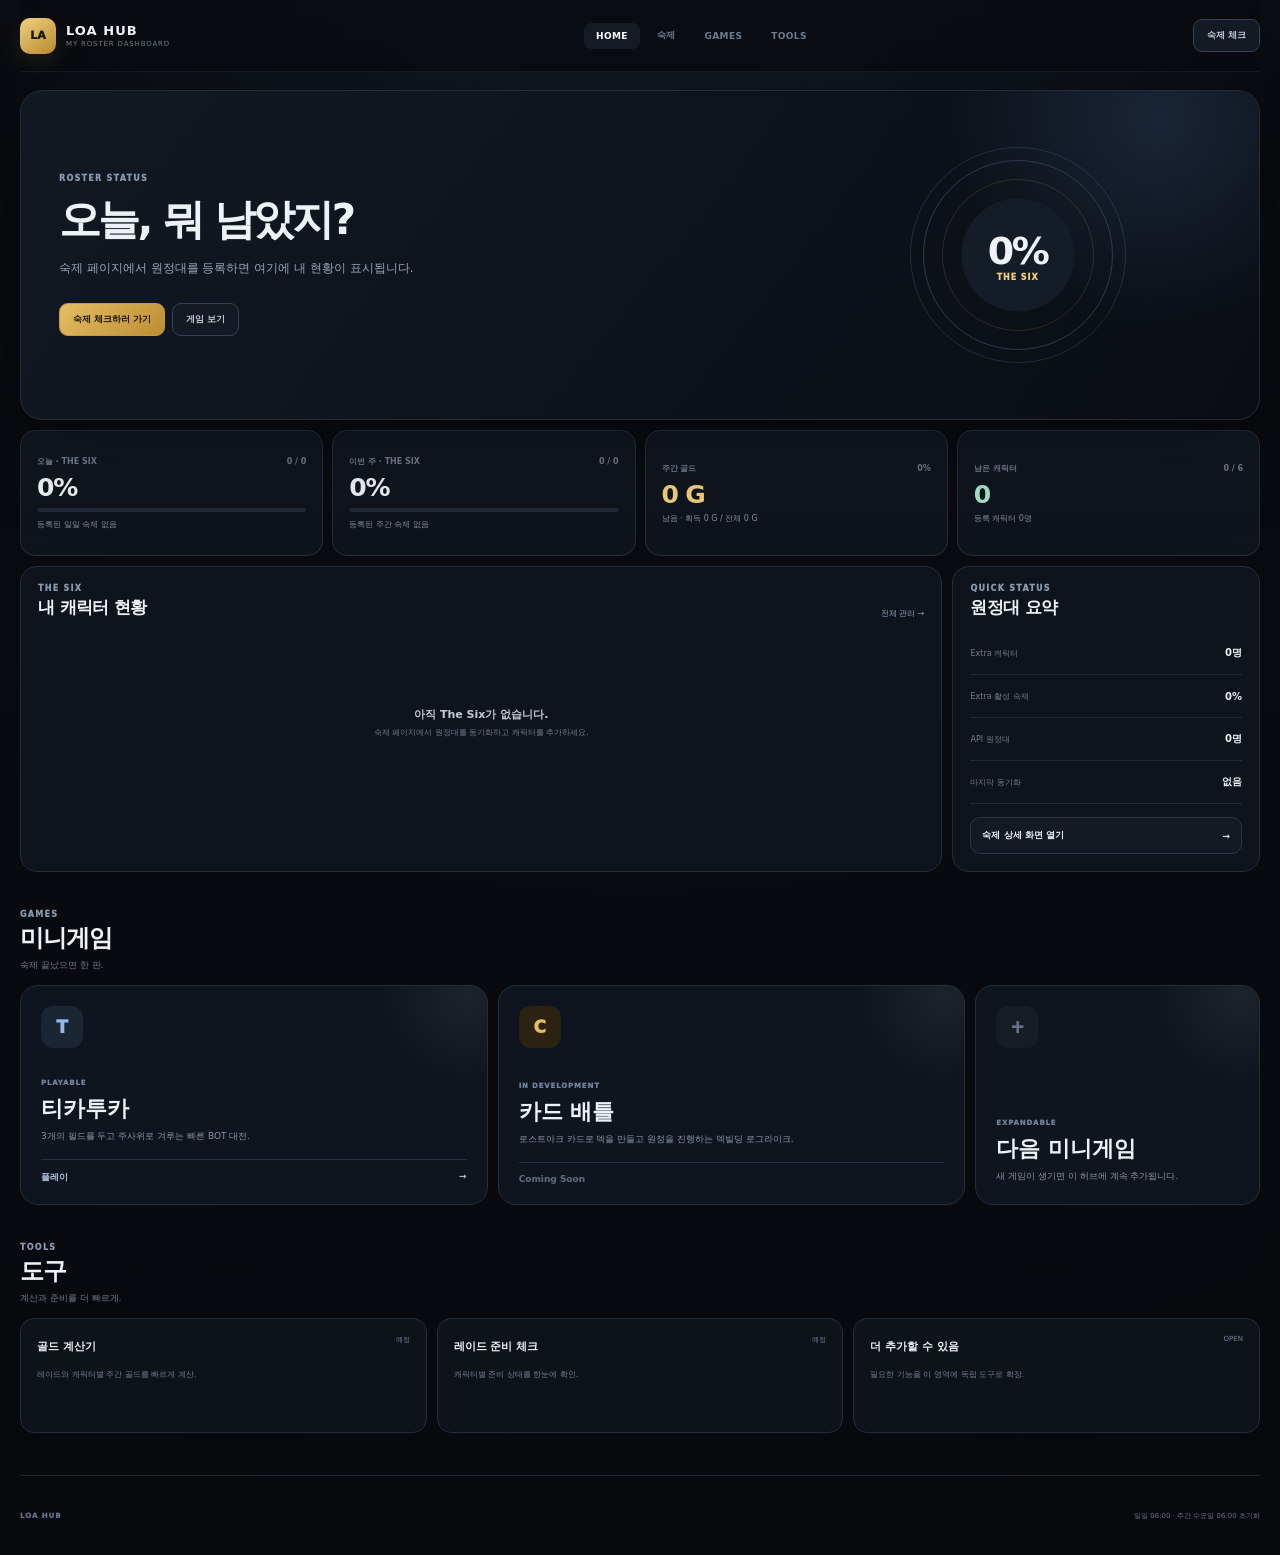
==== commit dad0610f: "Hub: route Tikatuka card to game page" ====
--- a/index.html
+++ b/index.html
@@ -98,7 +98,7 @@
           <article class="feature-card ticata">
             <div class="feature-mark">T</div>
             <div class="feature-copy"><span>PLAYABLE</span><h3>티카투카</h3><p>3개의 필드를 두고 주사위로 겨루는 빠른 BOT 대전.</p></div>
-            <a href="homework/" class="feature-action">현재 버전 플레이 <span>→</span></a>
+            <a href="games/ticata/" class="feature-action">플레이 <span>→</span></a>
           </article>
           <article class="feature-card cardbattle">
             <div class="feature-mark">C</div>
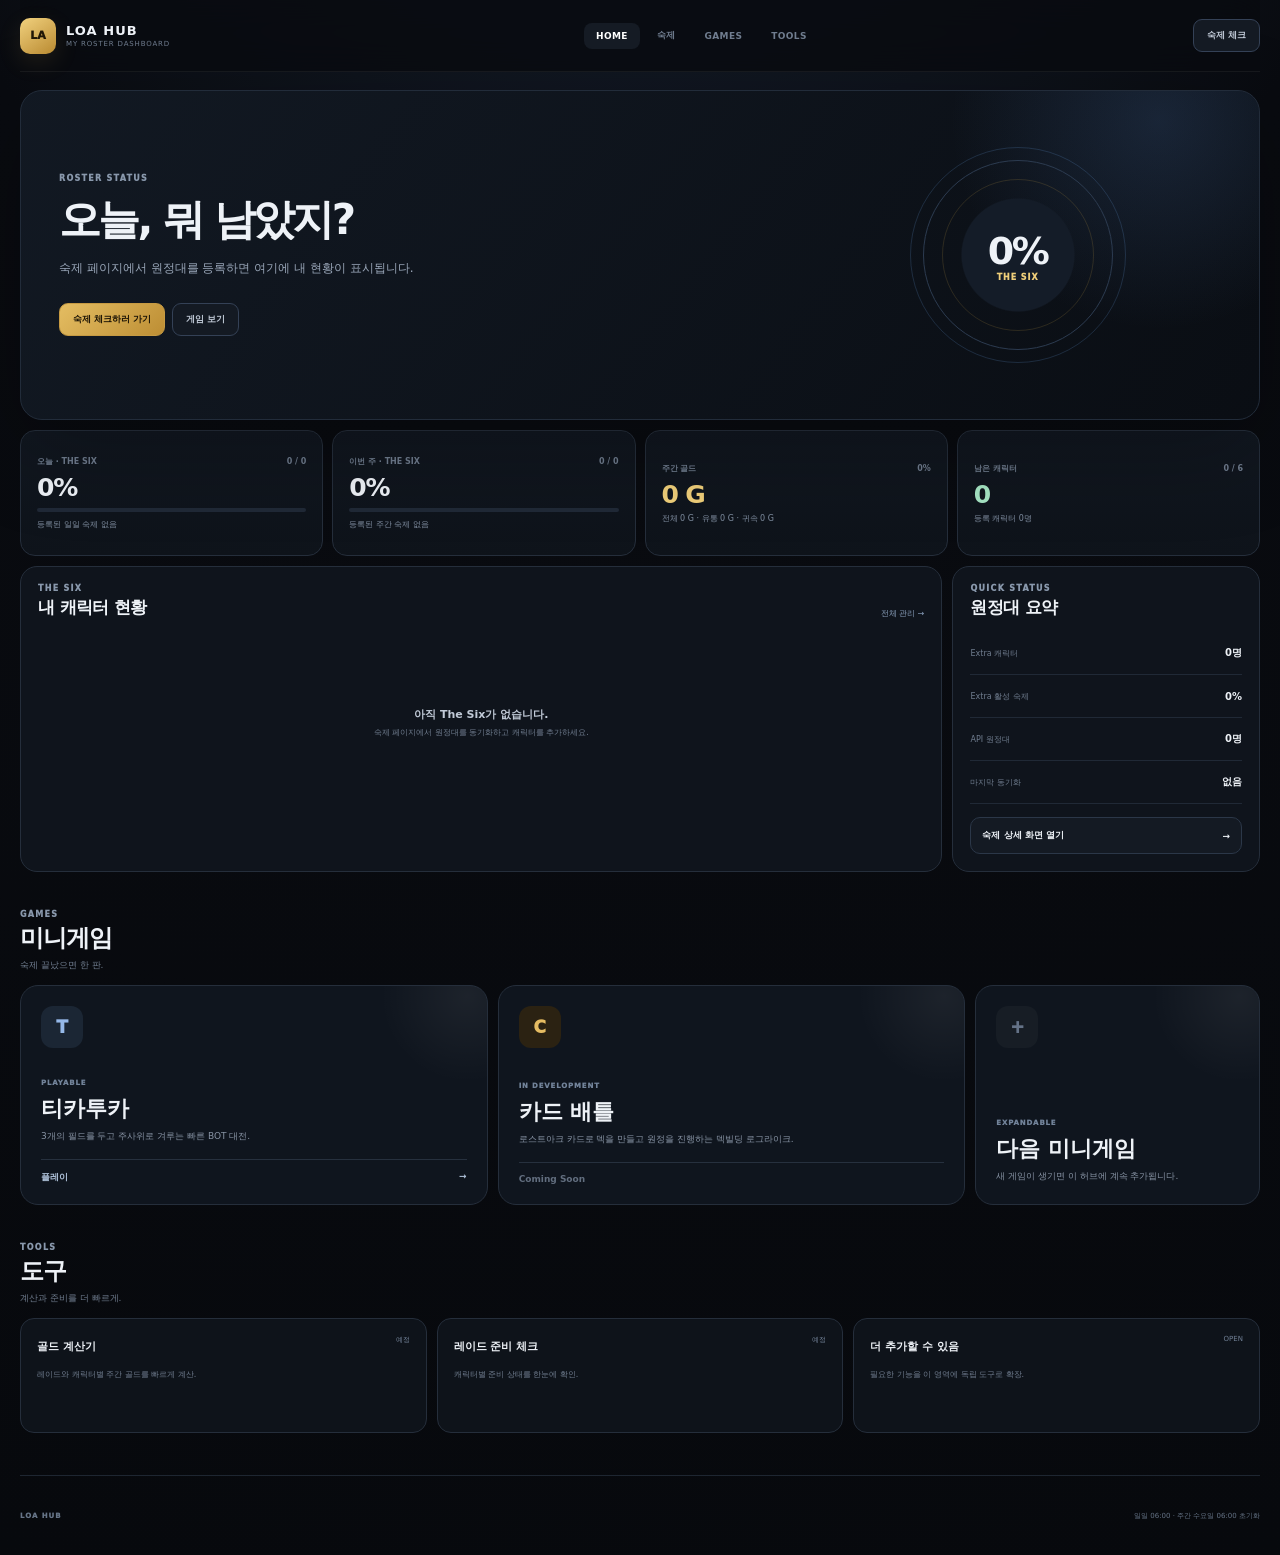
==== commit bf2a224d: "Hub: bust cache for bound-gold summary" ====
--- a/index.html
+++ b/index.html
@@ -129,6 +129,6 @@
       <span id="cycleInfo">일일 06:00 · 주간 수요일 06:00 초기화</span>
     </footer>
   </div>
-  <script type="module" src="hub/app.js?v=1"></script>
+  <script type="module" src="hub/app.js?v=2"></script>
 </body>
 </html>
